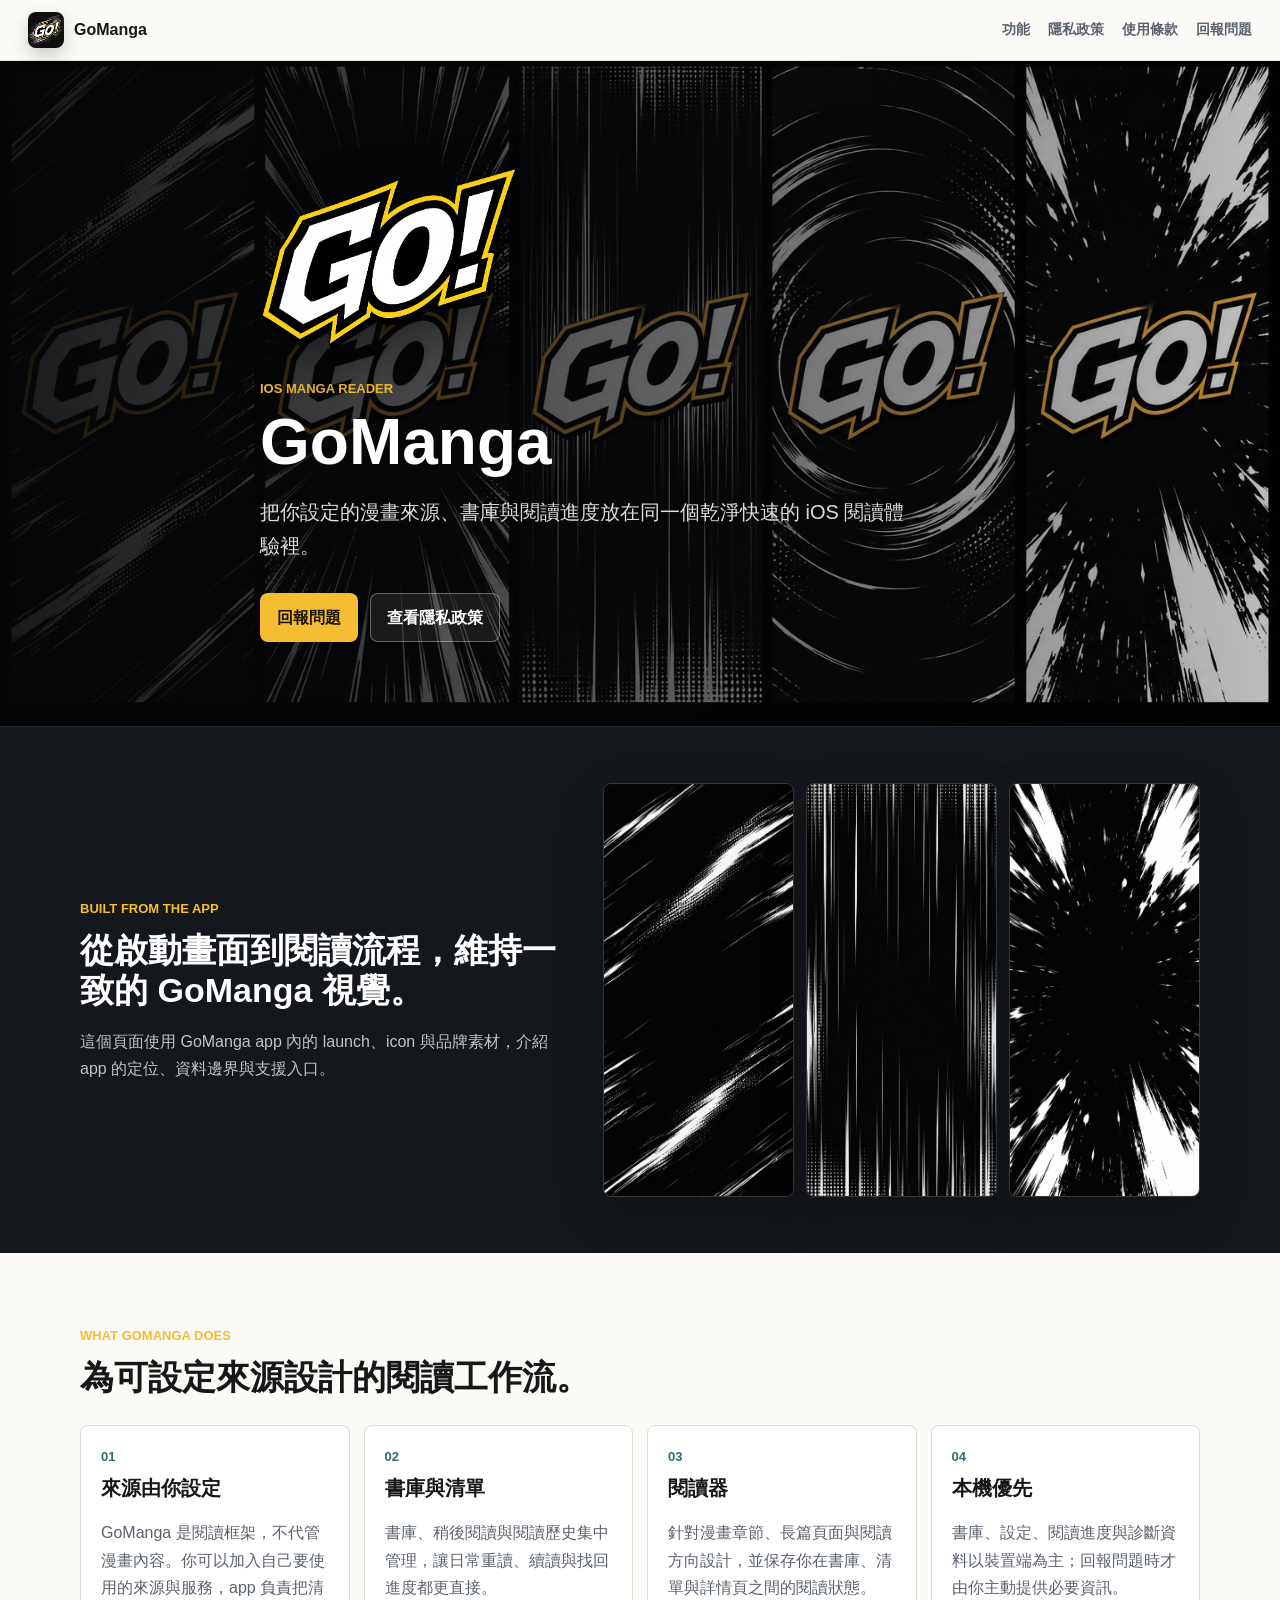
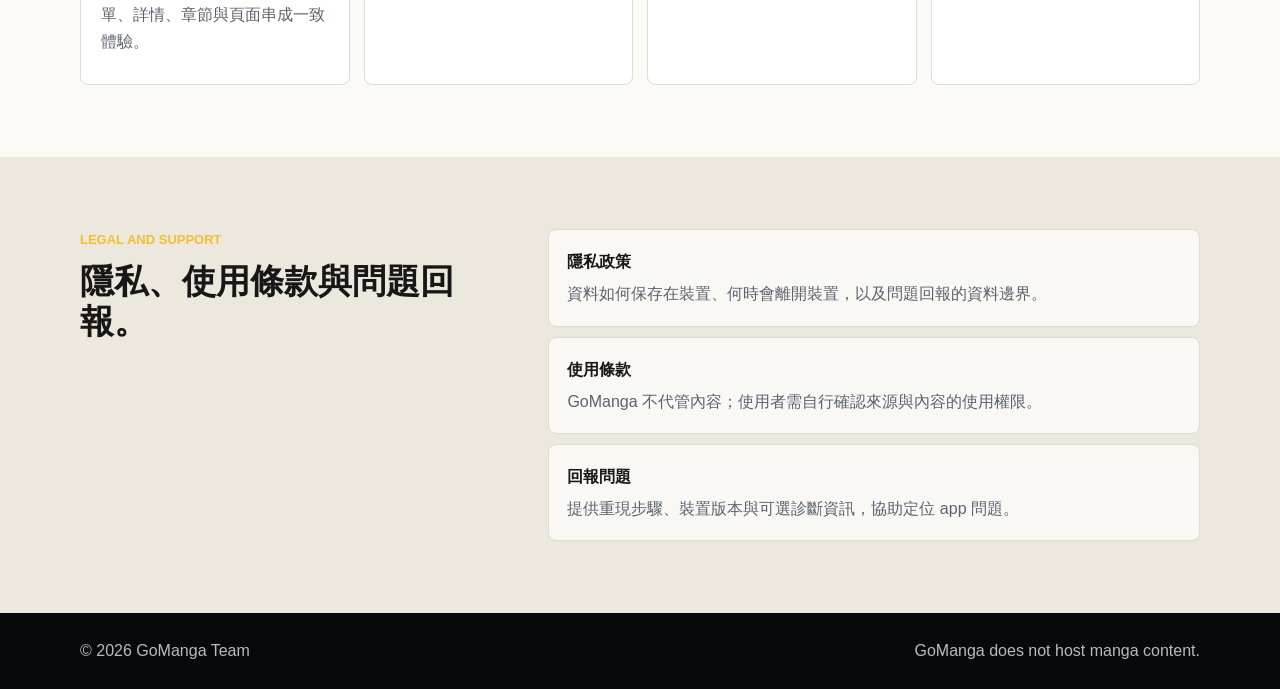
==== index.html @ fa5d6244 "Build GoManga website" ====
<!doctype html>
<html lang="zh-Hant">
<head>
  <meta charset="utf-8">
  <meta name="viewport" content="width=device-width, initial-scale=1">
  <title>GoManga | iOS 漫畫閱讀器</title>
  <meta name="description" content="GoManga 是一款 iOS 漫畫閱讀器，讓你設定自己的漫畫來源、整理書庫，並延續閱讀進度。">
  <meta property="og:title" content="GoManga">
  <meta property="og:description" content="為 iOS 打造的可設定漫畫閱讀器。">
  <meta property="og:image" content="assets/app-icon.png">
  <link rel="icon" href="assets/app-icon.png">
  <link rel="stylesheet" href="assets/styles.css">
</head>
<body>
  <header class="site-header">
    <a class="brand" href="index.html" aria-label="GoManga 首頁">
      <img src="assets/app-icon.png" alt="" width="36" height="36">
      <span>GoManga</span>
    </a>
    <nav class="nav-links" aria-label="主要導覽">
      <a href="#features">功能</a>
      <a href="privacy.html">隱私政策</a>
      <a href="terms.html">使用條款</a>
      <a href="/GoMangaApp/">回報問題</a>
    </nav>
  </header>

  <main>
    <section class="hero" aria-labelledby="hero-title">
      <div class="hero-copy">
        <img class="hero-logo" src="assets/launch-logo.png" alt="GoManga" width="320" height="227">
        <p class="eyebrow">iOS Manga Reader</p>
        <h1 id="hero-title">GoManga</h1>
        <p class="hero-lede">把你設定的漫畫來源、書庫與閱讀進度放在同一個乾淨快速的 iOS 閱讀體驗裡。</p>
        <div class="hero-actions" aria-label="主要操作">
          <a class="button primary" href="/GoMangaApp/">回報問題</a>
          <a class="button secondary" href="privacy.html">查看隱私政策</a>
        </div>
      </div>
    </section>

    <section class="intro-band" aria-label="App 預覽">
      <div class="shell preview-layout">
        <div>
          <p class="section-kicker">Built from the app</p>
          <h2>從啟動畫面到閱讀流程，維持一致的 GoManga 視覺。</h2>
          <p>這個頁面使用 GoManga app 內的 launch、icon 與品牌素材，介紹 app 的定位、資料邊界與支援入口。</p>
        </div>
        <div class="phone-strip" aria-label="GoManga launch previews">
          <img src="assets/launch-bg-1.png" alt="GoManga launch preview 1">
          <img src="assets/launch-bg-3.png" alt="GoManga launch preview 2">
          <img src="assets/launch-bg-5.png" alt="GoManga launch preview 3">
        </div>
      </div>
    </section>

    <section id="features" class="section" aria-labelledby="features-title">
      <div class="shell">
        <p class="section-kicker">What GoManga does</p>
        <h2 id="features-title">為可設定來源設計的閱讀工作流。</h2>
        <div class="feature-grid">
          <article class="feature-card">
            <span class="feature-number">01</span>
            <h3>來源由你設定</h3>
            <p>GoManga 是閱讀框架，不代管漫畫內容。你可以加入自己要使用的來源與服務，app 負責把清單、詳情、章節與頁面串成一致體驗。</p>
          </article>
          <article class="feature-card">
            <span class="feature-number">02</span>
            <h3>書庫與清單</h3>
            <p>書庫、稍後閱讀與閱讀歷史集中管理，讓日常重讀、續讀與找回進度都更直接。</p>
          </article>
          <article class="feature-card">
            <span class="feature-number">03</span>
            <h3>閱讀器</h3>
            <p>針對漫畫章節、長篇頁面與閱讀方向設計，並保存你在書庫、清單與詳情頁之間的閱讀狀態。</p>
          </article>
          <article class="feature-card">
            <span class="feature-number">04</span>
            <h3>本機優先</h3>
            <p>書庫、設定、閱讀進度與診斷資料以裝置端為主；回報問題時才由你主動提供必要資訊。</p>
          </article>
        </div>
      </div>
    </section>

    <section class="section split-band" aria-labelledby="legal-title">
      <div class="shell split-layout">
        <div>
          <p class="section-kicker">Legal and support</p>
          <h2 id="legal-title">隱私、使用條款與問題回報。</h2>
        </div>
        <div class="link-panel">
          <a href="privacy.html">
            <strong>隱私政策</strong>
            <span>資料如何保存在裝置、何時會離開裝置，以及問題回報的資料邊界。</span>
          </a>
          <a href="terms.html">
            <strong>使用條款</strong>
            <span>GoManga 不代管內容；使用者需自行確認來源與內容的使用權限。</span>
          </a>
          <a href="/GoMangaApp/">
            <strong>回報問題</strong>
            <span>提供重現步驟、裝置版本與可選診斷資訊，協助定位 app 問題。</span>
          </a>
        </div>
      </div>
    </section>
  </main>

  <footer class="site-footer">
    <div class="shell footer-layout">
      <span>© 2026 GoManga Team</span>
      <span>GoManga does not host manga content.</span>
    </div>
  </footer>
</body>
</html>
---- assets/styles.css ----
:root {
  color-scheme: light dark;
  --ink: #171717;
  --muted: #5c626d;
  --paper: #fbfaf7;
  --surface: #ffffff;
  --line: #dedbd2;
  --brand: #f4bd32;
  --brand-strong: #c89013;
  --accent: #2e6f73;
  --night: #08090b;
  --night-soft: #14171b;
  --night-line: #2a2f36;
  --radius: 8px;
  --shadow: 0 18px 48px rgba(0, 0, 0, 0.16);
  font-family: -apple-system, BlinkMacSystemFont, "Segoe UI", "Noto Sans TC", "PingFang TC", sans-serif;
}

* {
  box-sizing: border-box;
}

html {
  scroll-behavior: smooth;
}

body {
  margin: 0;
  background: var(--paper);
  color: var(--ink);
  font-size: 16px;
  line-height: 1.7;
}

a {
  color: inherit;
  text-decoration: none;
}

a:hover {
  text-decoration: underline;
  text-decoration-thickness: 2px;
  text-underline-offset: 4px;
}

.site-header {
  position: sticky;
  top: 0;
  z-index: 20;
  display: flex;
  align-items: center;
  justify-content: space-between;
  gap: 24px;
  padding: 12px 28px;
  background: rgba(251, 250, 247, 0.86);
  border-bottom: 1px solid rgba(222, 219, 210, 0.75);
  backdrop-filter: blur(18px);
}

.brand {
  display: inline-flex;
  align-items: center;
  gap: 10px;
  font-weight: 800;
}

.brand img {
  border-radius: 8px;
  box-shadow: 0 8px 18px rgba(0, 0, 0, 0.18);
}

.nav-links {
  display: flex;
  align-items: center;
  gap: 18px;
  color: var(--muted);
  font-size: 14px;
  font-weight: 650;
}

.nav-links a[aria-current="page"] {
  color: var(--ink);
}

.hero {
  min-height: 74svh;
  display: grid;
  align-items: center;
  padding: 86px 28px 64px;
  color: #fff;
  background:
    linear-gradient(90deg, rgba(5, 6, 8, 0.92), rgba(5, 6, 8, 0.62) 54%, rgba(5, 6, 8, 0.24)),
    url("demo.png") center / cover no-repeat,
    var(--night);
  border-bottom: 1px solid #252a31;
}

.hero-copy {
  max-width: 760px;
  margin: 0 auto;
  width: min(100%, 1160px);
}

.hero-logo {
  width: min(260px, 68vw);
  height: auto;
  display: block;
  margin-bottom: 26px;
  filter: drop-shadow(0 20px 28px rgba(0, 0, 0, 0.5));
}

.eyebrow,
.section-kicker {
  margin: 0 0 10px;
  color: var(--brand);
  font-size: 13px;
  font-weight: 850;
  text-transform: uppercase;
  letter-spacing: 0;
}

h1,
h2,
h3,
p {
  overflow-wrap: anywhere;
}

h1 {
  margin: 0;
  font-size: 64px;
  line-height: 1.02;
  letter-spacing: 0;
}

h2 {
  margin: 0 0 18px;
  font-size: 34px;
  line-height: 1.18;
  letter-spacing: 0;
}

h3 {
  margin: 0 0 10px;
  font-size: 20px;
  line-height: 1.25;
}

.hero-lede {
  max-width: 660px;
  margin: 20px 0 30px;
  color: rgba(255, 255, 255, 0.86);
  font-size: 20px;
}

.hero-actions {
  display: flex;
  flex-wrap: wrap;
  gap: 12px;
}

.button {
  display: inline-flex;
  align-items: center;
  justify-content: center;
  min-height: 44px;
  padding: 10px 16px;
  border: 1px solid transparent;
  border-radius: var(--radius);
  font-weight: 780;
  text-decoration: none;
}

.button:hover {
  text-decoration: none;
}

.button.primary {
  background: var(--brand);
  color: #1b1200;
}

.button.secondary {
  border-color: rgba(255, 255, 255, 0.34);
  color: #fff;
  background: rgba(255, 255, 255, 0.08);
}

.shell {
  width: min(1120px, calc(100% - 40px));
  margin: 0 auto;
}

.intro-band {
  padding: 56px 0;
  background: var(--night-soft);
  color: #fff;
}

.preview-layout {
  display: grid;
  grid-template-columns: 0.9fr 1.1fr;
  align-items: center;
  gap: 34px;
}

.preview-layout p:not(.section-kicker) {
  color: rgba(255, 255, 255, 0.74);
  margin: 0;
}

.phone-strip {
  display: grid;
  grid-template-columns: repeat(3, 1fr);
  gap: 12px;
}

.phone-strip img {
  width: 100%;
  aspect-ratio: 9 / 19.5;
  object-fit: cover;
  border-radius: var(--radius);
  border: 1px solid rgba(255, 255, 255, 0.14);
  box-shadow: var(--shadow);
}

.section {
  padding: 72px 0;
}

.feature-grid {
  display: grid;
  grid-template-columns: repeat(4, 1fr);
  gap: 14px;
  margin-top: 28px;
}

.feature-card {
  min-height: 260px;
  display: flex;
  flex-direction: column;
  gap: 8px;
  padding: 20px;
  background: var(--surface);
  border: 1px solid var(--line);
  border-radius: var(--radius);
}

.feature-number {
  color: var(--accent);
  font-size: 13px;
  font-weight: 850;
}

.feature-card p {
  margin: 0;
  color: var(--muted);
}

.split-band {
  background: #ece8dd;
}

.split-layout {
  display: grid;
  grid-template-columns: 0.8fr 1.2fr;
  gap: 34px;
}

.link-panel {
  display: grid;
  gap: 10px;
}

.link-panel a {
  display: grid;
  gap: 5px;
  padding: 18px;
  background: rgba(255, 255, 255, 0.7);
  border: 1px solid var(--line);
  border-radius: var(--radius);
}

.link-panel span {
  color: var(--muted);
}

.site-footer {
  padding: 24px 0;
  color: rgba(255, 255, 255, 0.72);
  background: var(--night);
}

.footer-layout {
  display: flex;
  align-items: center;
  justify-content: space-between;
  gap: 16px;
  flex-wrap: wrap;
}

.document-page {
  background:
    linear-gradient(180deg, #f8f5ec, #ffffff 420px);
}

.document-shell {
  width: min(820px, calc(100% - 40px));
  margin: 0 auto;
  padding: 72px 0 90px;
}

.document-shell h1 {
  color: var(--ink);
  font-size: 44px;
}

.document-shell h2 {
  margin-top: 42px;
  font-size: 24px;
}

.document-shell p,
.document-shell li {
  color: #333941;
}

.document-shell a {
  color: #225f64;
  font-weight: 700;
}

.updated {
  margin: 8px 0 34px;
  color: var(--muted);
}

.document-shell ul {
  padding-left: 22px;
}

.center-document {
  min-height: 100svh;
  display: grid;
  align-content: center;
  justify-items: start;
}

.not-found-icon {
  border-radius: 24px;
  box-shadow: var(--shadow);
  margin-bottom: 24px;
}

@media (prefers-color-scheme: dark) {
  body,
  .document-page {
    background: #0d0f12;
    color: #f4f1e8;
  }

  .site-header {
    background: rgba(13, 15, 18, 0.86);
    border-bottom-color: var(--night-line);
  }

  .nav-links a[aria-current="page"],
  .document-shell h1 {
    color: #fff;
  }

  .feature-card,
  .link-panel a {
    background: #15191e;
    border-color: var(--night-line);
  }

  .split-band {
    background: #111419;
  }

  .document-shell p,
  .document-shell li,
  .feature-card p,
  .link-panel span {
    color: #c9ced6;
  }
}

@media (max-width: 900px) {
  .site-header {
    position: static;
    align-items: flex-start;
    flex-direction: column;
  }

  .nav-links {
    width: 100%;
    overflow-x: auto;
    padding-bottom: 4px;
  }

  h1 {
    font-size: 46px;
  }

  h2 {
    font-size: 28px;
  }

  .preview-layout,
  .split-layout {
    grid-template-columns: 1fr;
  }

  .feature-grid {
    grid-template-columns: repeat(2, 1fr);
  }
}

@media (max-width: 560px) {
  .hero {
    min-height: 70svh;
    padding-top: 54px;
  }

  .hero-lede {
    font-size: 18px;
  }

  .feature-grid,
  .phone-strip {
    grid-template-columns: 1fr;
  }

  .feature-card {
    min-height: auto;
  }

  .document-shell h1 {
    font-size: 34px;
  }
}
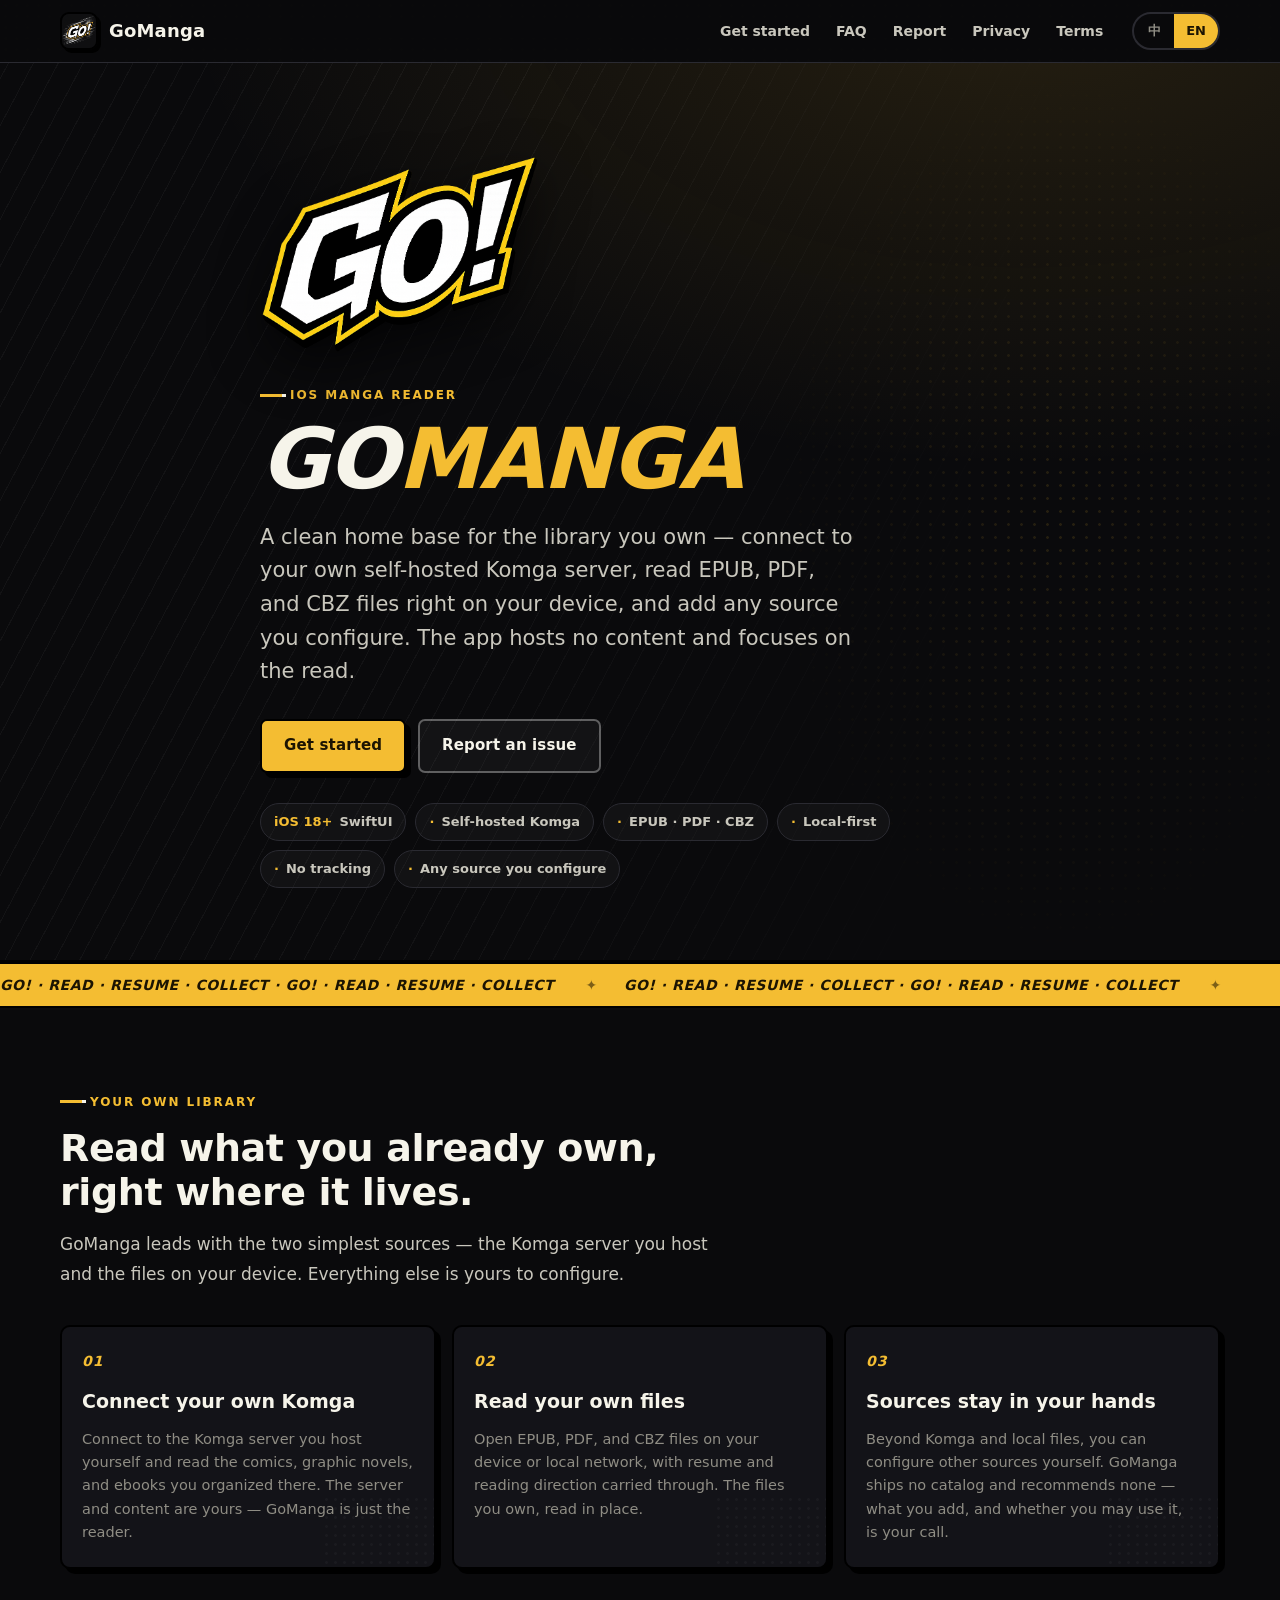
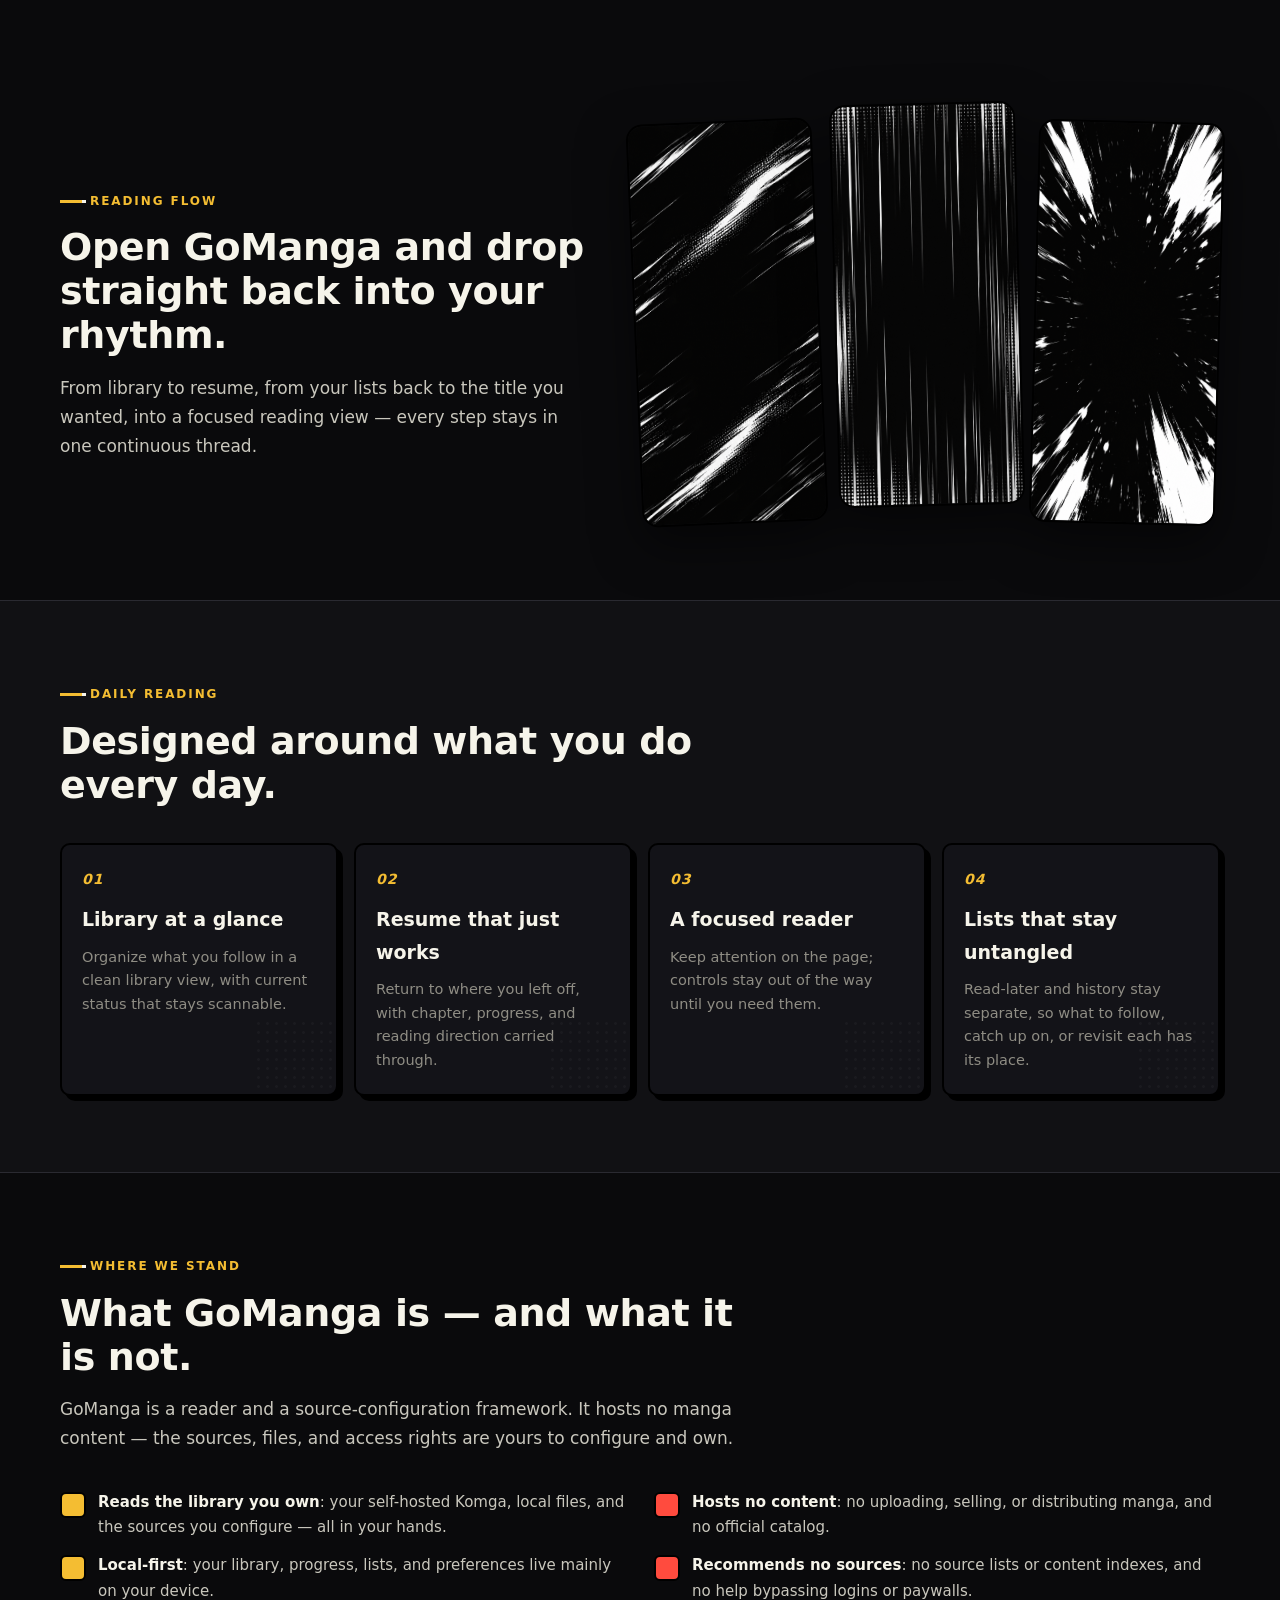
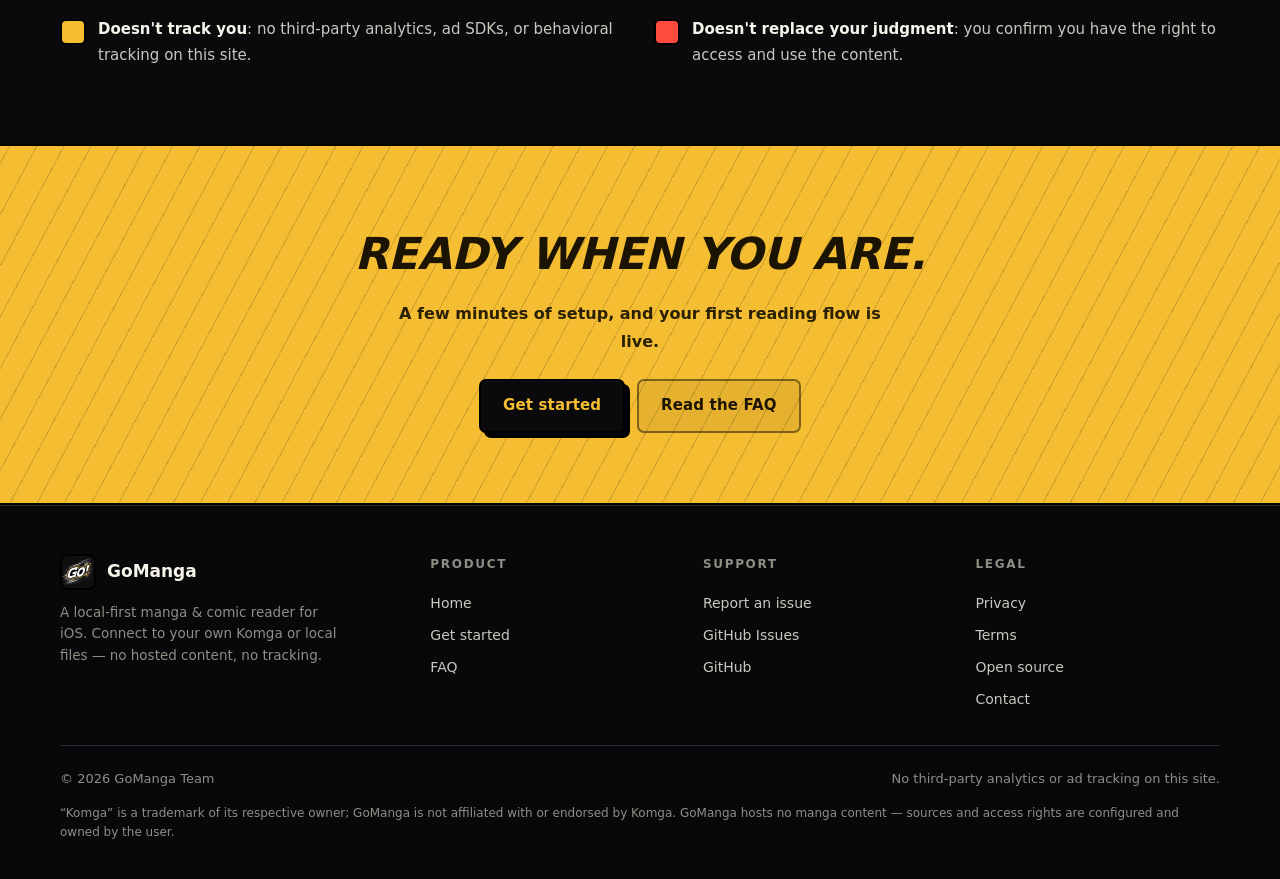
==== commit 6841a950: "Redesign site: manga GO! theme, bilingual, Komga-forward - New dark comic-energy design system (styl" ====
--- a/index.html
+++ b/index.html
@@ -1,117 +1,239 @@
 <!doctype html>
-<html lang="zh-Hant">
+<html lang="zh-Hant"
+  data-title-zh="GoManga | iOS 漫畫閱讀器"
+  data-title-en="GoManga | iOS Manga Reader"
+  data-desc-zh="GoManga 是為 iOS 打造的本機優先漫畫／漫畫閱讀器。連上你自架的 Komga 伺服器，或直接讀本機的 EPUB、PDF、CBZ，來源由你掌握，App 不代管內容、不追蹤你。"
+  data-desc-en="GoManga is a local-first manga & comic reader for iOS. Connect to your own self-hosted Komga server or read local EPUB, PDF, and CBZ files — you stay in control, the app hosts no content and doesn't track you.">
 <head>
   <meta charset="utf-8">
   <meta name="viewport" content="width=device-width, initial-scale=1">
   <title>GoManga | iOS 漫畫閱讀器</title>
-  <meta name="description" content="GoManga 是一款 iOS 漫畫閱讀器，讓你設定自己的漫畫來源、整理書庫，並延續閱讀進度。">
+  <meta name="description" content="GoManga 是為 iOS 打造的本機優先漫畫／漫畫閱讀器。連上你自架的 Komga 伺服器，或直接讀本機的 EPUB、PDF、CBZ，來源由你掌握，App 不代管內容、不追蹤你。">
   <meta property="og:title" content="GoManga">
-  <meta property="og:description" content="為 iOS 打造的可設定漫畫閱讀器。">
-  <meta property="og:image" content="assets/app-icon.png">
+  <meta property="og:description" content="連上你自架的 Komga，或讀本機 EPUB／PDF／CBZ。本機優先、不追蹤，來源由你掌握。">
+  <meta property="og:type" content="website">
+  <meta property="og:image" content="assets/social-go.png">
+  <meta name="theme-color" content="#0a0a0c">
   <link rel="icon" href="assets/app-icon.png">
   <link rel="stylesheet" href="assets/styles.css">
 </head>
 <body>
   <header class="site-header">
-    <a class="brand" href="index.html" aria-label="GoManga 首頁">
-      <img src="assets/app-icon.png" alt="" width="36" height="36">
-      <span>GoManga</span>
-    </a>
-    <nav class="nav-links" aria-label="主要導覽">
-      <a href="#features">功能</a>
-      <a href="privacy.html">隱私政策</a>
-      <a href="terms.html">使用條款</a>
-      <a href="/GoMangaApp/">回報問題</a>
-    </nav>
+    <div class="wrap header-inner">
+      <a class="brand" href="index.html" aria-label="GoManga">
+        <img src="assets/app-icon.png" alt="" width="38" height="38">
+        <span>GoManga</span>
+      </a>
+      <nav class="nav" aria-label="Primary">
+        <a href="getting-started.html"><span data-t="zh">上手</span><span data-t="en">Get started</span></a>
+        <a href="faq.html">FAQ</a>
+        <a href="support.html"><span data-t="zh">回報問題</span><span data-t="en">Report</span></a>
+        <a href="privacy.html"><span data-t="zh">隱私</span><span data-t="en">Privacy</span></a>
+        <a href="terms.html"><span data-t="zh">條款</span><span data-t="en">Terms</span></a>
+      </nav>
+      <div class="lang-toggle" role="group" aria-label="Language / 語言">
+        <button type="button" data-lang-btn="zh" aria-pressed="true">中</button>
+        <button type="button" data-lang-btn="en" aria-pressed="false">EN</button>
+      </div>
+    </div>
   </header>
 
   <main>
-    <section class="hero" aria-labelledby="hero-title">
-      <div class="hero-copy">
+    <section class="hero">
+      <div class="hero-speed" aria-hidden="true"></div>
+      <div class="hero-halftone" aria-hidden="true"></div>
+      <div class="wrap hero-inner">
         <img class="hero-logo" src="assets/launch-logo.png" alt="GoManga" width="320" height="227">
-        <p class="eyebrow">iOS Manga Reader</p>
-        <h1 id="hero-title">GoManga</h1>
-        <p class="hero-lede">把你設定的漫畫來源、書庫與閱讀進度放在同一個乾淨快速的 iOS 閱讀體驗裡。</p>
-        <div class="hero-actions" aria-label="主要操作">
-          <a class="button primary" href="/GoMangaApp/">回報問題</a>
-          <a class="button secondary" href="privacy.html">查看隱私政策</a>
-        </div>
-      </div>
-    </section>
-
-    <section class="intro-band" aria-label="App 預覽">
-      <div class="shell preview-layout">
+        <p class="kicker"><span data-t="zh">iOS 漫畫閱讀器</span><span data-t="en">iOS Manga Reader</span></p>
+        <h1>Go<span class="accent">Manga</span></h1>
+        <p class="hero-lede">
+          <span data-t="zh">把你自己的書庫整理成一個乾淨俐落的閱讀主場——連上你自架的 Komga 伺服器，或直接讀裝置上的 EPUB、PDF、CBZ，以及你自行設定的任何來源。App 不代管內容，專心把閱讀體驗做好。</span>
+          <span data-t="en">A clean home base for the library you own — connect to your own self-hosted Komga server, read EPUB, PDF, and CBZ files right on your device, and add any source you configure. The app hosts no content and focuses on the read.</span>
+        </p>
+        <div class="hero-actions">
+          <a class="btn btn--primary" href="getting-started.html"><span data-t="zh">開始使用</span><span data-t="en">Get started</span></a>
+          <a class="btn btn--ghost" href="support.html"><span data-t="zh">回報問題</span><span data-t="en">Report an issue</span></a>
+        </div>
+        <div class="hero-badges">
+          <span class="badge"><b>iOS 18+</b> SwiftUI</span>
+          <span class="badge"><b>·</b> <span data-t="zh">自架 Komga</span><span data-t="en">Self-hosted Komga</span></span>
+          <span class="badge"><b>·</b> EPUB · PDF · CBZ</span>
+          <span class="badge"><b>·</b> <span data-t="zh">本機優先</span><span data-t="en">Local-first</span></span>
+          <span class="badge"><b>·</b> <span data-t="zh">不追蹤</span><span data-t="en">No tracking</span></span>
+          <span class="badge"><b>·</b> <span data-t="zh">來源自管</span><span data-t="en">Any source you configure</span></span>
+        </div>
+      </div>
+    </section>
+
+    <div class="ticker" aria-hidden="true">
+      <div class="ticker-track">
+        <span>GO! · READ · RESUME · COLLECT · GO! · READ · RESUME · COLLECT&nbsp;</span>
+        <span>GO! · READ · RESUME · COLLECT · GO! · READ · RESUME · COLLECT&nbsp;</span>
+      </div>
+    </div>
+
+    <section class="section">
+      <div class="wrap">
+        <div class="section-head">
+          <p class="kicker"><span data-t="zh">你自己的書庫</span><span data-t="en">Your own library</span></p>
+          <h2 class="section-title">
+            <span data-t="zh">你已經擁有的內容，原地就能讀。</span>
+            <span data-t="en">Read what you already own, right where it lives.</span>
+          </h2>
+          <p class="lead">
+            <span data-t="zh">GoManga 主打兩種最單純的閱讀來源——你自架的 Komga 伺服器，與你裝置上的檔案。其餘來源由你自行設定。</span>
+            <span data-t="en">GoManga leads with the two simplest sources — the Komga server you host and the files on your device. Everything else is yours to configure.</span>
+          </p>
+        </div>
+        <div class="panels cols-3">
+          <article class="panel">
+            <span class="panel-num">01</span>
+            <h3><span data-t="zh">連上你自架的 Komga</span><span data-t="en">Connect your own Komga</span></h3>
+            <p><span data-t="zh">連到你自己架設的 Komga 伺服器，直接閱讀你整理在上面的漫畫、圖像小說與電子書。伺服器與內容都是你的，GoManga 只是讀取端。</span><span data-t="en">Connect to the Komga server you host yourself and read the comics, graphic novels, and ebooks you organized there. The server and content are yours — GoManga is just the reader.</span></p>
+          </article>
+          <article class="panel">
+            <span class="panel-num">02</span>
+            <h3><span data-t="zh">讀你自己的檔案</span><span data-t="en">Read your own files</span></h3>
+            <p><span data-t="zh">直接開啟裝置或本機網路上的 EPUB、PDF 與 CBZ，續讀進度與閱讀方向都接得上同一個脈絡。你擁有的檔案，原地就能讀。</span><span data-t="en">Open EPUB, PDF, and CBZ files on your device or local network, with resume and reading direction carried through. The files you own, read in place.</span></p>
+          </article>
+          <article class="panel">
+            <span class="panel-num">03</span>
+            <h3><span data-t="zh">來源由你掌握</span><span data-t="en">Sources stay in your hands</span></h3>
+            <p><span data-t="zh">除了 Komga 與本機檔案，你也可以自行設定其他來源。GoManga 不附目錄、不推薦來源——加入哪些、是否有權使用，都由你決定。</span><span data-t="en">Beyond Komga and local files, you can configure other sources yourself. GoManga ships no catalog and recommends none — what you add, and whether you may use it, is your call.</span></p>
+          </article>
+        </div>
+      </div>
+    </section>
+
+    <section class="section">
+      <div class="wrap split">
         <div>
-          <p class="section-kicker">Built from the app</p>
-          <h2>從啟動畫面到閱讀流程，維持一致的 GoManga 視覺。</h2>
-          <p>這個頁面使用 GoManga app 內的 launch、icon 與品牌素材，介紹 app 的定位、資料邊界與支援入口。</p>
-        </div>
-        <div class="phone-strip" aria-label="GoManga launch previews">
-          <img src="assets/launch-bg-1.png" alt="GoManga launch preview 1">
-          <img src="assets/launch-bg-3.png" alt="GoManga launch preview 2">
-          <img src="assets/launch-bg-5.png" alt="GoManga launch preview 3">
-        </div>
-      </div>
-    </section>
-
-    <section id="features" class="section" aria-labelledby="features-title">
-      <div class="shell">
-        <p class="section-kicker">What GoManga does</p>
-        <h2 id="features-title">為可設定來源設計的閱讀工作流。</h2>
-        <div class="feature-grid">
-          <article class="feature-card">
-            <span class="feature-number">01</span>
-            <h3>來源由你設定</h3>
-            <p>GoManga 是閱讀框架，不代管漫畫內容。你可以加入自己要使用的來源與服務，app 負責把清單、詳情、章節與頁面串成一致體驗。</p>
-          </article>
-          <article class="feature-card">
-            <span class="feature-number">02</span>
-            <h3>書庫與清單</h3>
-            <p>書庫、稍後閱讀與閱讀歷史集中管理，讓日常重讀、續讀與找回進度都更直接。</p>
-          </article>
-          <article class="feature-card">
-            <span class="feature-number">03</span>
-            <h3>閱讀器</h3>
-            <p>針對漫畫章節、長篇頁面與閱讀方向設計，並保存你在書庫、清單與詳情頁之間的閱讀狀態。</p>
-          </article>
-          <article class="feature-card">
-            <span class="feature-number">04</span>
-            <h3>本機優先</h3>
-            <p>書庫、設定、閱讀進度與診斷資料以裝置端為主；回報問題時才由你主動提供必要資訊。</p>
-          </article>
-        </div>
-      </div>
-    </section>
-
-    <section class="section split-band" aria-labelledby="legal-title">
-      <div class="shell split-layout">
+          <p class="kicker"><span data-t="zh">閱讀節奏</span><span data-t="en">Reading flow</span></p>
+          <h2 class="section-title">
+            <span data-t="zh">打開 GoManga，就回到你的閱讀節奏。</span>
+            <span data-t="en">Open GoManga and drop straight back into your rhythm.</span>
+          </h2>
+          <p class="lead">
+            <span data-t="zh">從書庫回到續讀，從清單找回想看的作品，再進入專注的閱讀畫面——每一步都接得上同一個脈絡。</span>
+            <span data-t="en">From library to resume, from your lists back to the title you wanted, into a focused reading view — every step stays in one continuous thread.</span>
+          </p>
+        </div>
+        <div class="phone-strip" aria-label="GoManga launch art">
+          <img class="phone" src="assets/launch-bg-1.png" alt="GoManga launch artwork" loading="lazy">
+          <img class="phone" src="assets/launch-bg-3.png" alt="GoManga launch artwork" loading="lazy">
+          <img class="phone" src="assets/launch-bg-5.png" alt="GoManga launch artwork" loading="lazy">
+        </div>
+      </div>
+    </section>
+
+    <section class="section section--alt">
+      <div class="wrap">
+        <div class="section-head">
+          <p class="kicker"><span data-t="zh">每天會用的流程</span><span data-t="en">Daily reading</span></p>
+          <h2 class="section-title">
+            <span data-t="zh">為每天會用的閱讀流程設計。</span>
+            <span data-t="en">Designed around what you do every day.</span>
+          </h2>
+        </div>
+        <div class="panels">
+          <article class="panel">
+            <span class="panel-num">01</span>
+            <h3><span data-t="zh">收藏一眼掌握</span><span data-t="en">Library at a glance</span></h3>
+            <p><span data-t="zh">用清楚的書庫視圖整理想追的作品，讓目前的閱讀狀態保持可掃描。</span><span data-t="en">Organize what you follow in a clean library view, with current status that stays scannable.</span></p>
+          </article>
+          <article class="panel">
+            <span class="panel-num">02</span>
+            <h3><span data-t="zh">續讀自然銜接</span><span data-t="en">Resume that just works</span></h3>
+            <p><span data-t="zh">回到上次停下的位置，讓章節、進度與閱讀方向延續同一個脈絡。</span><span data-t="en">Return to where you left off, with chapter, progress, and reading direction carried through.</span></p>
+          </article>
+          <article class="panel">
+            <span class="panel-num">03</span>
+            <h3><span data-t="zh">閱讀畫面專注</span><span data-t="en">A focused reader</span></h3>
+            <p><span data-t="zh">把注意力留給畫面本身，減少干擾，保留需要時才出現的操作。</span><span data-t="en">Keep attention on the page; controls stay out of the way until you need them.</span></p>
+          </article>
+          <article class="panel">
+            <span class="panel-num">04</span>
+            <h3><span data-t="zh">清單不打結</span><span data-t="en">Lists that stay untangled</span></h3>
+            <p><span data-t="zh">稍後閱讀與閱讀歷史分開整理，想追、想補、想回看的內容各就各位。</span><span data-t="en">Read-later and history stay separate, so what to follow, catch up on, or revisit each has its place.</span></p>
+          </article>
+        </div>
+      </div>
+    </section>
+
+    <section class="section">
+      <div class="wrap">
+        <div class="section-head">
+          <p class="kicker"><span data-t="zh">定位很清楚</span><span data-t="en">Where we stand</span></p>
+          <h2 class="section-title">
+            <span data-t="zh">GoManga 是什麼——以及不是什麼。</span>
+            <span data-t="en">What GoManga is — and what it is not.</span>
+          </h2>
+          <p class="lead">
+            <span data-t="zh">GoManga 是閱讀器與來源設定框架，不代管漫畫內容。來源、檔案與存取權限都由你自行設定與負責。</span>
+            <span data-t="en">GoManga is a reader and a source-configuration framework. It hosts no manga content — the sources, files, and access rights are yours to configure and own.</span>
+          </p>
+        </div>
+        <ul class="pledge">
+          <li><span data-t="zh"><b>讀你擁有的書庫</b>：你自架的 Komga、本機檔案，以及你自行設定的來源——全部由你掌握。</span><span data-t="en"><b>Reads the library you own</b>: your self-hosted Komga, local files, and the sources you configure — all in your hands.</span></li>
+          <li class="is-no"><span data-t="zh"><b>不代管內容</b>：不上傳、不販售、不散佈漫畫，也沒有官方內容目錄。</span><span data-t="en"><b>Hosts no content</b>: no uploading, selling, or distributing manga, and no official catalog.</span></li>
+          <li><span data-t="zh"><b>本機優先</b>：書庫、進度、清單與偏好主要保存在你的裝置上。</span><span data-t="en"><b>Local-first</b>: your library, progress, lists, and preferences live mainly on your device.</span></li>
+          <li class="is-no"><span data-t="zh"><b>不推薦來源</b>：不提供來源清單或內容索引，也不協助繞過登入或付費。</span><span data-t="en"><b>Recommends no sources</b>: no source lists or content indexes, and no help bypassing logins or paywalls.</span></li>
+          <li><span data-t="zh"><b>不追蹤你</b>：本網站不加入第三方分析、廣告 SDK 或行為追蹤。</span><span data-t="en"><b>Doesn't track you</b>: no third-party analytics, ad SDKs, or behavioral tracking on this site.</span></li>
+          <li class="is-no"><span data-t="zh"><b>不取代你的判斷</b>：你需確認自己有權存取與使用相關內容。</span><span data-t="en"><b>Doesn't replace your judgment</b>: you confirm you have the right to access and use the content.</span></li>
+        </ul>
+      </div>
+    </section>
+  </main>
+
+  <section class="cta">
+    <div class="wrap">
+      <h2><span data-t="zh">準備好了，就開始。</span><span data-t="en">Ready when you are.</span></h2>
+      <p><span data-t="zh">幾分鐘完成基本設定，建立你的第一個閱讀流程。</span><span data-t="en">A few minutes of setup, and your first reading flow is live.</span></p>
+      <div class="hero-actions" style="justify-content:center">
+        <a class="btn btn--primary" href="getting-started.html"><span data-t="zh">開始使用</span><span data-t="en">Get started</span></a>
+        <a class="btn btn--ghost" href="faq.html"><span data-t="zh">先看常見問題</span><span data-t="en">Read the FAQ</span></a>
+      </div>
+    </div>
+  </section>
+
+  <footer class="site-footer">
+    <div class="wrap">
+      <div class="footer-grid">
         <div>
-          <p class="section-kicker">Legal and support</p>
-          <h2 id="legal-title">隱私、使用條款與問題回報。</h2>
-        </div>
-        <div class="link-panel">
-          <a href="privacy.html">
-            <strong>隱私政策</strong>
-            <span>資料如何保存在裝置、何時會離開裝置，以及問題回報的資料邊界。</span>
-          </a>
-          <a href="terms.html">
-            <strong>使用條款</strong>
-            <span>GoManga 不代管內容；使用者需自行確認來源與內容的使用權限。</span>
-          </a>
-          <a href="/GoMangaApp/">
-            <strong>回報問題</strong>
-            <span>提供重現步驟、裝置版本與可選診斷資訊，協助定位 app 問題。</span>
-          </a>
-        </div>
-      </div>
-    </section>
-  </main>
-
-  <footer class="site-footer">
-    <div class="shell footer-layout">
-      <span>© 2026 GoManga Team</span>
-      <span>GoManga does not host manga content.</span>
+          <div class="footer-brand"><img src="assets/app-icon.png" alt="" width="36" height="36"><span>GoManga</span></div>
+          <p class="footer-blurb"><span data-t="zh">為 iOS 打造的本機優先漫畫／漫畫閱讀器。連上你自架的 Komga 或本機檔案，不代管內容、不追蹤。</span><span data-t="en">A local-first manga &amp; comic reader for iOS. Connect to your own Komga or local files — no hosted content, no tracking.</span></p>
+        </div>
+        <div class="footer-col">
+          <h4><span data-t="zh">產品</span><span data-t="en">Product</span></h4>
+          <a href="index.html"><span data-t="zh">首頁</span><span data-t="en">Home</span></a>
+          <a href="getting-started.html"><span data-t="zh">上手指南</span><span data-t="en">Get started</span></a>
+          <a href="faq.html">FAQ</a>
+        </div>
+        <div class="footer-col">
+          <h4><span data-t="zh">支援</span><span data-t="en">Support</span></h4>
+          <a href="support.html"><span data-t="zh">回報問題</span><span data-t="en">Report an issue</span></a>
+          <a href="https://github.com/go-manga/GoMangaApp/issues" rel="noopener">GitHub Issues</a>
+          <a href="https://github.com/go-manga" rel="noopener">GitHub</a>
+        </div>
+        <div class="footer-col">
+          <h4><span data-t="zh">法律</span><span data-t="en">Legal</span></h4>
+          <a href="privacy.html"><span data-t="zh">隱私權政策</span><span data-t="en">Privacy</span></a>
+          <a href="terms.html"><span data-t="zh">使用條款</span><span data-t="en">Terms</span></a>
+          <a href="oss.html"><span data-t="zh">開放原始碼</span><span data-t="en">Open source</span></a>
+          <a href="mailto:gomanga.support@gmail.com"><span data-t="zh">聯絡我們</span><span data-t="en">Contact</span></a>
+        </div>
+      </div>
+      <div class="footer-bottom">
+        <span>© 2026 GoManga Team</span>
+        <span><span data-t="zh">本網站不含第三方分析或廣告追蹤。</span><span data-t="en">No third-party analytics or ad tracking on this site.</span></span>
+      </div>
+      <p style="margin:14px 0 0;color:var(--ink-dim);font-size:12px;line-height:1.6">
+        <span data-t="zh">「Komga」為其各自所有者之商標；GoManga 與 Komga 並無從屬或背書關係。GoManga 不代管漫畫內容，來源與存取權限由使用者自行設定與負責。</span>
+        <span data-t="en">“Komga” is a trademark of its respective owner; GoManga is not affiliated with or endorsed by Komga. GoManga hosts no manga content — sources and access rights are configured and owned by the user.</span>
+      </p>
     </div>
   </footer>
+
+  <script src="assets/lang.js"></script>
 </body>
 </html>
--- a/assets/styles.css
+++ b/assets/styles.css
@@ -1,443 +1,711 @@
+/* ============================================================
+   GoManga — manga "GO!" design system
+   Dark-first comic energy: ink black, paper white, gold accent,
+   halftone + speed-lines, hard comic shadows.
+   Bilingual: language switch keys off <html lang>; CSS hides the
+   non-active language so the site degrades gracefully without JS.
+   ============================================================ */
+
 :root {
-  color-scheme: light dark;
-  --ink: #171717;
-  --muted: #5c626d;
-  --paper: #fbfaf7;
-  --surface: #ffffff;
-  --line: #dedbd2;
-  --brand: #f4bd32;
-  --brand-strong: #c89013;
-  --accent: #2e6f73;
-  --night: #08090b;
-  --night-soft: #14171b;
-  --night-line: #2a2f36;
-  --radius: 8px;
-  --shadow: 0 18px 48px rgba(0, 0, 0, 0.16);
-  font-family: -apple-system, BlinkMacSystemFont, "Segoe UI", "Noto Sans TC", "PingFang TC", sans-serif;
-}
-
-* {
-  box-sizing: border-box;
-}
-
-html {
-  scroll-behavior: smooth;
+  --bg: #0a0a0c;
+  --bg-2: #111114;
+  --bg-3: #17171c;
+  --panel: #131318;
+  --ink: #f6f4ea;
+  --ink-soft: #c9c7bd;
+  --ink-dim: #8f8d84;
+  --line: #2a2a31;
+  --line-soft: #20202a;
+  --gold: #f4bd32;
+  --gold-bright: #ffd24a;
+  --gold-deep: #c98f12;
+  --gold-ink: #1c1402;
+  --red: #ff4b3e;
+  --teal: #3fb6a8;
+
+  --maxw: 1160px;
+  --radius: 10px;
+  --radius-sm: 7px;
+  --shadow-hard: 5px 5px 0 #000;
+  --shadow-hard-sm: 3px 3px 0 #000;
+  --shadow-soft: 0 18px 48px rgba(0, 0, 0, 0.5);
+
+  --ease: cubic-bezier(0.2, 0.7, 0.2, 1);
+
+  --halftone: radial-gradient(rgba(255, 255, 255, 0.05) 1px, transparent 1.7px);
+  --halftone-gold: radial-gradient(rgba(244, 189, 50, 0.16) 1px, transparent 1.7px);
+
+  color-scheme: dark;
+  font-family: -apple-system, BlinkMacSystemFont, "Segoe UI", "Noto Sans TC",
+    "PingFang TC", "Hiragino Sans", system-ui, sans-serif;
+}
+
+* { box-sizing: border-box; }
+
+html { scroll-behavior: smooth; -webkit-text-size-adjust: 100%; }
+
+@media (prefers-reduced-motion: reduce) {
+  html { scroll-behavior: auto; }
+  * { animation-duration: 0.001ms !important; animation-iteration-count: 1 !important; transition-duration: 0.001ms !important; }
 }
 
 body {
   margin: 0;
-  background: var(--paper);
+  background: var(--bg);
   color: var(--ink);
   font-size: 16px;
-  line-height: 1.7;
-}
-
-a {
-  color: inherit;
-  text-decoration: none;
-}
-
-a:hover {
-  text-decoration: underline;
-  text-decoration-thickness: 2px;
-  text-underline-offset: 4px;
-}
-
+  line-height: 1.72;
+  -webkit-font-smoothing: antialiased;
+  text-rendering: optimizeLegibility;
+  overflow-x: hidden;
+}
+
+/* page-wide subtle halftone wash */
+body::before {
+  content: "";
+  position: fixed;
+  inset: 0;
+  background-image: var(--halftone);
+  background-size: 11px 11px;
+  opacity: 0.5;
+  pointer-events: none;
+  z-index: 0;
+}
+body > * { position: relative; z-index: 1; }
+
+a { color: inherit; text-decoration: none; }
+a:focus-visible,
+button:focus-visible,
+input:focus-visible,
+select:focus-visible,
+textarea:focus-visible,
+[tabindex]:focus-visible {
+  outline: 3px solid var(--gold);
+  outline-offset: 2px;
+  border-radius: 4px;
+}
+
+img { max-width: 100%; display: block; }
+
+/* ---------- bilingual switch ---------- */
+html[lang="en"] [data-t="zh"] { display: none !important; }
+html[lang="zh-Hant"] [data-t="en"] { display: none !important; }
+
+/* ---------- layout primitives ---------- */
+.wrap { width: min(var(--maxw), calc(100% - 40px)); margin-inline: auto; }
+
+.kicker {
+  margin: 0 0 14px;
+  display: inline-flex;
+  align-items: center;
+  gap: 8px;
+  color: var(--gold);
+  font-size: 12px;
+  font-weight: 850;
+  letter-spacing: 0.16em;
+  text-transform: uppercase;
+}
+.kicker::before {
+  content: "";
+  width: 22px;
+  height: 3px;
+  background: var(--gold);
+  box-shadow: 4px 0 0 var(--ink);
+}
+
+h1, h2, h3 { overflow-wrap: anywhere; }
+
+.display {
+  font-style: italic;
+  font-weight: 900;
+  letter-spacing: -0.01em;
+  line-height: 0.98;
+  text-transform: uppercase;
+}
+
+/* ---------- buttons ---------- */
+.btn {
+  display: inline-flex;
+  align-items: center;
+  justify-content: center;
+  gap: 8px;
+  min-height: 48px;
+  padding: 12px 22px;
+  border: 2px solid #000;
+  border-radius: var(--radius-sm);
+  font-weight: 820;
+  font-size: 15px;
+  letter-spacing: 0.01em;
+  cursor: pointer;
+  transition: transform 0.12s var(--ease), box-shadow 0.12s var(--ease), background 0.15s var(--ease);
+  will-change: transform;
+}
+.btn--primary {
+  background: var(--gold);
+  color: var(--gold-ink);
+  box-shadow: var(--shadow-hard);
+}
+.btn--primary:hover { background: var(--gold-bright); transform: translate(-2px, -2px); box-shadow: 7px 7px 0 #000; }
+.btn--primary:active { transform: translate(2px, 2px); box-shadow: 2px 2px 0 #000; }
+
+.btn--ghost {
+  background: rgba(255, 255, 255, 0.04);
+  color: var(--ink);
+  border-color: rgba(255, 255, 255, 0.32);
+  box-shadow: none;
+}
+.btn--ghost:hover { background: rgba(255, 255, 255, 0.1); border-color: var(--ink); }
+
+.btn--dark {
+  background: var(--bg-3);
+  color: var(--ink);
+  border-color: var(--line);
+}
+.btn--dark:hover { border-color: var(--gold); color: var(--gold-bright); }
+
+/* ---------- header ---------- */
 .site-header {
   position: sticky;
   top: 0;
-  z-index: 20;
+  z-index: 40;
+  background: rgba(10, 10, 12, 0.82);
+  border-bottom: 1px solid var(--line);
+  backdrop-filter: blur(16px) saturate(140%);
+}
+.header-inner {
   display: flex;
   align-items: center;
-  justify-content: space-between;
-  gap: 24px;
-  padding: 12px 28px;
-  background: rgba(251, 250, 247, 0.86);
-  border-bottom: 1px solid rgba(222, 219, 210, 0.75);
-  backdrop-filter: blur(18px);
-}
-
+  gap: 18px;
+  padding: 11px 0;
+}
 .brand {
   display: inline-flex;
   align-items: center;
-  gap: 10px;
+  gap: 11px;
+  font-weight: 900;
+  font-size: 18px;
+  letter-spacing: 0.01em;
+  margin-right: auto;
+}
+.brand img {
+  width: 38px;
+  height: 38px;
+  border-radius: 9px;
+  border: 2px solid #000;
+  box-shadow: var(--shadow-hard-sm);
+}
+.nav {
+  display: flex;
+  align-items: center;
+  gap: 4px;
+  font-size: 14px;
+  font-weight: 700;
+}
+.nav a {
+  padding: 8px 11px;
+  border-radius: 7px;
+  color: var(--ink-soft);
+  white-space: nowrap;
+  transition: color 0.15s, background 0.15s;
+}
+.nav a:hover { color: var(--ink); background: rgba(255, 255, 255, 0.06); }
+.nav a[aria-current="page"] { color: var(--gold-ink); background: var(--gold); }
+
+.lang-toggle {
+  display: inline-flex;
+  border: 2px solid var(--line);
+  border-radius: 999px;
+  overflow: hidden;
+  flex: 0 0 auto;
+}
+.lang-toggle button {
+  appearance: none;
+  border: 0;
+  background: transparent;
+  color: var(--ink-dim);
+  font: inherit;
   font-weight: 800;
-}
-
-.brand img {
-  border-radius: 8px;
-  box-shadow: 0 8px 18px rgba(0, 0, 0, 0.18);
-}
-
-.nav-links {
-  display: flex;
-  align-items: center;
-  gap: 18px;
-  color: var(--muted);
+  font-size: 13px;
+  padding: 6px 12px;
+  cursor: pointer;
+  min-width: 40px;
+  transition: background 0.15s, color 0.15s;
+}
+.lang-toggle button[aria-pressed="true"] { background: var(--gold); color: var(--gold-ink); }
+
+/* ---------- ticker (action band) ---------- */
+.ticker {
+  background: var(--gold);
+  color: var(--gold-ink);
+  border-block: 2px solid #000;
+  overflow: hidden;
+  white-space: nowrap;
+}
+.ticker-track {
+  display: inline-flex;
+  align-items: center;
+  gap: 26px;
+  padding: 9px 0;
+  font-style: italic;
+  font-weight: 900;
   font-size: 14px;
-  font-weight: 650;
-}
-
-.nav-links a[aria-current="page"] {
-  color: var(--ink);
-}
-
+  letter-spacing: 0.04em;
+  text-transform: uppercase;
+  animation: ticker 26s linear infinite;
+}
+.ticker-track span { display: inline-flex; align-items: center; gap: 26px; }
+.ticker-track span::after { content: "✦"; font-style: normal; opacity: 0.55; }
+@keyframes ticker { from { transform: translateX(0); } to { transform: translateX(-50%); } }
+
+/* ---------- hero ---------- */
 .hero {
-  min-height: 74svh;
-  display: grid;
-  align-items: center;
-  padding: 86px 28px 64px;
-  color: #fff;
+  position: relative;
+  overflow: hidden;
+  padding: 92px 0 72px;
+  border-bottom: 2px solid #000;
   background:
-    linear-gradient(90deg, rgba(5, 6, 8, 0.92), rgba(5, 6, 8, 0.62) 54%, rgba(5, 6, 8, 0.24)),
-    url("demo.png") center / cover no-repeat,
-    var(--night);
-  border-bottom: 1px solid #252a31;
-}
-
-.hero-copy {
-  max-width: 760px;
-  margin: 0 auto;
-  width: min(100%, 1160px);
-}
-
+    radial-gradient(120% 100% at 80% -10%, rgba(244, 189, 50, 0.12), transparent 55%),
+    var(--bg);
+}
+.hero-speed,
+.hero-halftone { position: absolute; inset: 0; pointer-events: none; }
+.hero-speed {
+  background: repeating-linear-gradient(
+    118deg,
+    transparent 0 7px,
+    rgba(255, 255, 255, 0.045) 7px 8px,
+    transparent 8px 22px
+  );
+  mask-image: linear-gradient(100deg, #000 0 40%, transparent 78%);
+  opacity: 0.9;
+}
+.hero-halftone {
+  right: -6%;
+  left: auto;
+  width: 46%;
+  background-image: var(--halftone-gold);
+  background-size: 13px 13px;
+  mask-image: radial-gradient(closest-side, #000, transparent);
+  opacity: 0.8;
+}
+.hero-inner { position: relative; max-width: 760px; }
 .hero-logo {
-  width: min(260px, 68vw);
+  width: min(280px, 70vw);
   height: auto;
-  display: block;
-  margin-bottom: 26px;
-  filter: drop-shadow(0 20px 28px rgba(0, 0, 0, 0.5));
-}
-
-.eyebrow,
-.section-kicker {
-  margin: 0 0 10px;
-  color: var(--brand);
-  font-size: 13px;
-  font-weight: 850;
+  margin-bottom: 24px;
+  filter: drop-shadow(0 16px 26px rgba(0, 0, 0, 0.6));
+}
+.hero h1 {
+  margin: 0;
+  font-size: clamp(48px, 9vw, 84px);
+  font-style: italic;
+  font-weight: 900;
+  line-height: 0.94;
+  letter-spacing: -0.02em;
   text-transform: uppercase;
-  letter-spacing: 0;
-}
-
-h1,
-h2,
-h3,
-p {
-  overflow-wrap: anywhere;
-}
-
-h1 {
-  margin: 0;
-  font-size: 64px;
-  line-height: 1.02;
-  letter-spacing: 0;
-}
-
-h2 {
-  margin: 0 0 18px;
-  font-size: 34px;
-  line-height: 1.18;
-  letter-spacing: 0;
-}
-
-h3 {
-  margin: 0 0 10px;
-  font-size: 20px;
-  line-height: 1.25;
-}
-
+}
+.hero h1 .accent { color: var(--gold); }
 .hero-lede {
-  max-width: 660px;
-  margin: 20px 0 30px;
-  color: rgba(255, 255, 255, 0.86);
-  font-size: 20px;
-}
-
-.hero-actions {
+  max-width: 600px;
+  margin: 22px 0 30px;
+  color: var(--ink-soft);
+  font-size: clamp(17px, 2.4vw, 21px);
+  line-height: 1.6;
+}
+.hero-actions { display: flex; flex-wrap: wrap; gap: 12px; }
+.hero-badges {
   display: flex;
   flex-wrap: wrap;
-  gap: 12px;
-}
-
-.button {
+  gap: 9px;
+  margin-top: 30px;
+}
+.badge {
   display: inline-flex;
   align-items: center;
-  justify-content: center;
-  min-height: 44px;
-  padding: 10px 16px;
-  border: 1px solid transparent;
+  gap: 7px;
+  padding: 7px 13px;
+  border: 1.5px solid var(--line);
+  border-radius: 999px;
+  background: rgba(255, 255, 255, 0.03);
+  color: var(--ink-soft);
+  font-size: 13px;
+  font-weight: 700;
+}
+.badge b { color: var(--gold); font-weight: 850; }
+
+/* ---------- generic section ---------- */
+.section { padding: 76px 0; }
+.section--alt { background: var(--bg-2); border-block: 1px solid var(--line); }
+.section-head { max-width: 680px; margin-bottom: 36px; }
+.section-title {
+  margin: 0;
+  font-size: clamp(26px, 4.4vw, 38px);
+  font-weight: 880;
+  line-height: 1.16;
+  letter-spacing: -0.01em;
+}
+.lead { margin: 16px 0 0; color: var(--ink-soft); font-size: 17px; }
+
+/* ---------- comic panels (features) ---------- */
+.panels {
+  display: grid;
+  grid-template-columns: repeat(4, 1fr);
+  gap: 16px;
+}
+.panels.cols-3 { grid-template-columns: repeat(3, 1fr); }
+.panel {
+  position: relative;
+  display: flex;
+  flex-direction: column;
+  gap: 10px;
+  min-height: 220px;
+  padding: 22px 20px;
+  background: var(--panel);
+  border: 2px solid #000;
   border-radius: var(--radius);
-  font-weight: 780;
-  text-decoration: none;
-}
-
-.button:hover {
-  text-decoration: none;
-}
-
-.button.primary {
-  background: var(--brand);
-  color: #1b1200;
-}
-
-.button.secondary {
-  border-color: rgba(255, 255, 255, 0.34);
-  color: #fff;
-  background: rgba(255, 255, 255, 0.08);
-}
-
-.shell {
-  width: min(1120px, calc(100% - 40px));
-  margin: 0 auto;
-}
-
-.intro-band {
-  padding: 56px 0;
-  background: var(--night-soft);
-  color: #fff;
-}
-
-.preview-layout {
+  box-shadow: var(--shadow-hard);
+  overflow: hidden;
+  transition: transform 0.16s var(--ease), box-shadow 0.16s var(--ease), border-color 0.16s;
+}
+.panel::after {
+  content: "";
+  position: absolute;
+  inset: auto -30% -40% auto;
+  width: 60%;
+  height: 70%;
+  background-image: var(--halftone);
+  background-size: 9px 9px;
+  opacity: 0.6;
+  pointer-events: none;
+}
+.panel:hover { transform: translate(-3px, -3px); box-shadow: 8px 8px 0 #000; }
+.panel-num {
+  font-style: italic;
+  font-weight: 900;
+  font-size: 14px;
+  color: var(--gold);
+  letter-spacing: 0.08em;
+}
+.panel h3 { margin: 2px 0 0; font-size: 19px; font-weight: 820; }
+.panel p { margin: 0; color: var(--ink-dim); font-size: 14.5px; line-height: 1.62; }
+
+/* ---------- split / showcase ---------- */
+.split {
   display: grid;
-  grid-template-columns: 0.9fr 1.1fr;
-  align-items: center;
-  gap: 34px;
-}
-
-.preview-layout p:not(.section-kicker) {
-  color: rgba(255, 255, 255, 0.74);
-  margin: 0;
-}
-
-.phone-strip {
-  display: grid;
-  grid-template-columns: repeat(3, 1fr);
-  gap: 12px;
-}
-
-.phone-strip img {
-  width: 100%;
+  grid-template-columns: 0.95fr 1.05fr;
+  gap: 44px;
+  align-items: center;
+}
+.phone-strip { display: grid; grid-template-columns: repeat(3, 1fr); gap: 14px; }
+.phone {
   aspect-ratio: 9 / 19.5;
   object-fit: cover;
+  border-radius: 16px;
+  border: 2px solid #000;
+  box-shadow: var(--shadow-soft);
+  background: #000;
+}
+.phone:nth-child(2) { transform: translateY(-18px) rotate(-1.5deg); }
+.phone:nth-child(1) { transform: rotate(-2.5deg); }
+.phone:nth-child(3) { transform: rotate(1.5deg); }
+
+/* ---------- pledge (positioning / guardrails) ---------- */
+.pledge { display: grid; grid-template-columns: 1fr 1fr; gap: 12px 28px; margin: 8px 0 0; padding: 0; list-style: none; }
+.pledge li { display: flex; gap: 12px; align-items: flex-start; color: var(--ink-soft); font-size: 15px; }
+.pledge li::before {
+  content: "";
+  flex: 0 0 auto;
+  width: 22px;
+  height: 22px;
+  margin-top: 2px;
+  border-radius: 6px;
+  background: var(--gold);
+  border: 2px solid #000;
+  mask: none;
+}
+.pledge li.is-no::before { background: var(--red); }
+.pledge li b { color: var(--ink); }
+
+/* ---------- CTA band ---------- */
+.cta {
+  position: relative;
+  overflow: hidden;
+  text-align: center;
+  padding: 70px 0;
+  border-block: 2px solid #000;
+  background:
+    repeating-linear-gradient(118deg, transparent 0 8px, rgba(0, 0, 0, 0.16) 8px 9px, transparent 9px 24px),
+    var(--gold);
+  color: var(--gold-ink);
+}
+.cta h2 { margin: 0 0 8px; font-size: clamp(28px, 5vw, 44px); font-style: italic; font-weight: 900; text-transform: uppercase; letter-spacing: -0.01em; }
+.cta p { margin: 0 auto 24px; max-width: 520px; font-weight: 600; color: #2a2003; }
+.cta .btn--primary { background: #0a0a0c; color: var(--gold); border-color: #000; }
+.cta .btn--primary:hover { background: #000; color: var(--gold-bright); }
+.cta .btn--ghost { border-color: rgba(0, 0, 0, 0.45); color: var(--gold-ink); background: rgba(0, 0, 0, 0.06); }
+
+/* ---------- footer ---------- */
+.site-footer { background: #08080a; border-top: 1px solid var(--line); padding: 48px 0 36px; }
+.footer-grid {
+  display: grid;
+  grid-template-columns: 1.4fr 1fr 1fr 1fr;
+  gap: 28px;
+  margin-bottom: 30px;
+}
+.footer-brand { display: flex; align-items: center; gap: 11px; font-weight: 900; font-size: 17px; }
+.footer-brand img { width: 36px; height: 36px; border-radius: 8px; border: 2px solid #000; }
+.footer-col h4 { margin: 0 0 12px; font-size: 12px; letter-spacing: 0.14em; text-transform: uppercase; color: var(--ink-dim); }
+.footer-col a { display: block; padding: 4px 0; color: var(--ink-soft); font-size: 14px; }
+.footer-col a:hover { color: var(--gold); }
+.footer-blurb { margin: 12px 0 0; color: var(--ink-dim); font-size: 13.5px; max-width: 280px; line-height: 1.6; }
+.footer-bottom {
+  display: flex;
+  flex-wrap: wrap;
+  gap: 10px 18px;
+  justify-content: space-between;
+  align-items: center;
+  padding-top: 22px;
+  border-top: 1px solid var(--line);
+  color: var(--ink-dim);
+  font-size: 13px;
+}
+.footer-bottom a { color: var(--ink-soft); }
+.footer-bottom a:hover { color: var(--gold); }
+
+/* ---------- document pages (legal / faq / getting-started) ---------- */
+.doc-page { background: var(--bg); }
+.doc-hero {
+  position: relative;
+  overflow: hidden;
+  padding: 64px 0 40px;
+  border-bottom: 2px solid #000;
+  background:
+    radial-gradient(120% 120% at 88% -20%, rgba(244, 189, 50, 0.1), transparent 55%),
+    var(--bg-2);
+}
+.doc-hero .hero-speed { mask-image: linear-gradient(95deg, #000 0 35%, transparent 72%); opacity: 0.7; }
+.doc-shell {
+  position: relative;
+  width: min(820px, calc(100% - 40px));
+  margin-inline: auto;
+}
+.doc-hero .doc-shell { width: min(900px, calc(100% - 40px)); }
+.doc-title { margin: 0; font-size: clamp(32px, 6vw, 52px); font-style: italic; font-weight: 900; text-transform: uppercase; letter-spacing: -0.015em; }
+.updated { margin: 12px 0 0; color: var(--ink-dim); font-size: 14px; }
+
+.doc-body { padding: 44px 0 90px; }
+.doc-body > section { margin-bottom: 34px; scroll-margin-top: 90px; }
+.doc-body h2 {
+  margin: 0 0 12px;
+  font-size: 22px;
+  font-weight: 840;
+  display: flex;
+  align-items: baseline;
+  gap: 10px;
+}
+.doc-body h2 .n { color: var(--gold); font-style: italic; font-weight: 900; font-size: 16px; }
+.doc-body h3 { margin: 20px 0 8px; font-size: 17px; font-weight: 800; }
+.doc-body p { margin: 0 0 12px; color: var(--ink-soft); }
+.doc-body ul, .doc-body ol { margin: 0 0 12px; padding-left: 22px; color: var(--ink-soft); }
+.doc-body li { margin-bottom: 7px; }
+.doc-body a { color: var(--gold-bright); font-weight: 700; text-decoration: underline; text-underline-offset: 3px; text-decoration-thickness: 1.5px; }
+.doc-body a:hover { color: var(--gold); }
+
+.summary-card {
+  margin: 26px 0 6px;
+  padding: 20px 22px;
+  background: var(--panel);
+  border: 2px solid #000;
+  border-left: 6px solid var(--gold);
   border-radius: var(--radius);
-  border: 1px solid rgba(255, 255, 255, 0.14);
-  box-shadow: var(--shadow);
-}
-
-.section {
-  padding: 72px 0;
-}
-
-.feature-grid {
-  display: grid;
-  grid-template-columns: repeat(4, 1fr);
-  gap: 14px;
-  margin-top: 28px;
-}
-
-.feature-card {
-  min-height: 260px;
-  display: flex;
-  flex-direction: column;
-  gap: 8px;
-  padding: 20px;
-  background: var(--surface);
+  box-shadow: var(--shadow-hard-sm);
+}
+.summary-card p { margin: 0; color: var(--ink); font-size: 15.5px; }
+
+.doc-note {
+  margin: 14px 0;
+  padding: 14px 16px;
+  background: rgba(244, 189, 50, 0.07);
+  border: 1px solid rgba(244, 189, 50, 0.32);
+  border-radius: var(--radius-sm);
+  color: var(--ink-soft);
+  font-size: 14px;
+}
+.doc-note strong { color: var(--gold); }
+
+.toc {
+  margin: 22px 0 6px;
+  padding: 18px 20px;
+  background: var(--bg-3);
   border: 1px solid var(--line);
   border-radius: var(--radius);
 }
-
-.feature-number {
-  color: var(--accent);
-  font-size: 13px;
-  font-weight: 850;
-}
-
-.feature-card p {
+.toc h2 { margin: 0 0 10px; font-size: 13px; letter-spacing: 0.12em; text-transform: uppercase; color: var(--ink-dim); }
+.toc ol { margin: 0; padding-left: 20px; columns: 2; column-gap: 28px; }
+.toc li { margin-bottom: 5px; break-inside: avoid; }
+.toc a { color: var(--ink-soft); font-size: 14px; font-weight: 600; text-decoration: none; }
+.toc a:hover { color: var(--gold); }
+
+/* ---------- FAQ accordion ---------- */
+.faq-list { display: grid; gap: 12px; }
+.faq-item {
+  border: 2px solid #000;
+  border-radius: var(--radius);
+  background: var(--panel);
+  box-shadow: var(--shadow-hard-sm);
+  overflow: hidden;
+}
+.faq-item > summary {
+  list-style: none;
+  cursor: pointer;
+  padding: 18px 20px;
+  font-weight: 800;
+  font-size: 16.5px;
+  display: flex;
+  align-items: center;
+  gap: 12px;
+}
+.faq-item > summary::-webkit-details-marker { display: none; }
+.faq-item > summary::before {
+  content: "Q";
+  flex: 0 0 auto;
+  width: 26px;
+  height: 26px;
+  display: grid;
+  place-items: center;
+  font-style: italic;
+  font-weight: 900;
+  font-size: 14px;
+  color: var(--gold-ink);
+  background: var(--gold);
+  border: 2px solid #000;
+  border-radius: 6px;
+}
+.faq-item > summary::after { content: "+"; margin-left: auto; font-size: 22px; font-weight: 800; color: var(--ink-dim); transition: transform 0.18s; }
+.faq-item[open] > summary::after { transform: rotate(45deg); color: var(--gold); }
+.faq-item .faq-body { padding: 0 20px 18px 58px; color: var(--ink-soft); }
+.faq-item .faq-body p { margin: 0; }
+.faq-item .faq-body a { color: var(--gold-bright); font-weight: 700; text-decoration: underline; text-underline-offset: 3px; }
+
+/* ---------- steps (getting started) ---------- */
+.steps { display: grid; gap: 14px; counter-reset: step; }
+.step {
+  position: relative;
+  display: grid;
+  grid-template-columns: 56px 1fr;
+  gap: 18px;
+  align-items: start;
+  padding: 22px;
+  background: var(--panel);
+  border: 2px solid #000;
+  border-radius: var(--radius);
+  box-shadow: var(--shadow-hard-sm);
+}
+.step-num {
+  width: 50px;
+  height: 50px;
+  display: grid;
+  place-items: center;
+  font-style: italic;
+  font-weight: 900;
+  font-size: 22px;
+  color: var(--gold-ink);
+  background: var(--gold);
+  border: 2px solid #000;
+  border-radius: 10px;
+  box-shadow: var(--shadow-hard-sm);
+}
+.step h3 { margin: 4px 0 8px; font-size: 19px; font-weight: 820; }
+.step p { margin: 0; color: var(--ink-soft); }
+.step p + p { margin-top: 8px; }
+
+/* ---------- support / report ---------- */
+.report-layout { display: grid; grid-template-columns: minmax(0, 1.45fr) minmax(280px, 0.55fr); gap: 24px; align-items: start; }
+.report-form {
+  display: grid;
+  gap: 18px;
+  padding: 26px;
+  background: var(--panel);
+  border: 2px solid #000;
+  border-radius: var(--radius);
+  box-shadow: var(--shadow-hard);
+}
+.field { display: grid; gap: 7px; font-weight: 750; font-size: 14px; }
+.field .req { color: var(--red); }
+.field-row { display: grid; grid-template-columns: 1fr 1fr; gap: 14px; }
+.hint { color: var(--ink-dim); font-size: 12.5px; font-weight: 500; }
+input, select, textarea {
+  width: 100%;
+  font: inherit;
+  line-height: 1.5;
+  color: var(--ink);
+  background: var(--bg-3);
+  border: 2px solid var(--line);
+  border-radius: var(--radius-sm);
+  padding: 11px 13px;
+  transition: border-color 0.15s, box-shadow 0.15s;
+}
+input::placeholder, textarea::placeholder { color: #6b6960; }
+textarea { min-height: 110px; resize: vertical; }
+input:focus, select:focus, textarea:focus { border-color: var(--gold); box-shadow: 0 0 0 3px rgba(244, 189, 50, 0.2); outline: none; }
+.checkbox { display: flex; align-items: flex-start; gap: 11px; color: var(--ink-soft); font-weight: 650; font-size: 14px; }
+.checkbox input { width: 19px; height: 19px; margin-top: 2px; accent-color: var(--gold-deep); }
+.actions { display: flex; flex-wrap: wrap; gap: 12px; }
+
+.report-aside { display: grid; gap: 18px; position: sticky; top: 86px; }
+.aside-card { padding: 20px; background: var(--bg-3); border: 1px solid var(--line); border-radius: var(--radius); }
+.aside-card img { aspect-ratio: 9 / 19.5; object-fit: cover; border-radius: 12px; border: 2px solid #000; margin-bottom: 16px; box-shadow: var(--shadow-soft); }
+.aside-card h2 { margin: 0 0 10px; font-size: 17px; font-weight: 820; }
+.aside-card ul { margin: 0; padding-left: 20px; color: var(--ink-dim); font-size: 13.5px; }
+.aside-card li { margin-bottom: 7px; }
+
+.report-preview {
   margin: 0;
-  color: var(--muted);
-}
-
-.split-band {
-  background: #ece8dd;
-}
-
-.split-layout {
-  display: grid;
-  grid-template-columns: 0.8fr 1.2fr;
-  gap: 34px;
-}
-
-.link-panel {
-  display: grid;
-  gap: 10px;
-}
-
-.link-panel a {
-  display: grid;
-  gap: 5px;
+  min-height: 280px;
+  max-height: 540px;
+  overflow: auto;
   padding: 18px;
-  background: rgba(255, 255, 255, 0.7);
-  border: 1px solid var(--line);
+  background: #08090b;
+  color: #e9e6d8;
+  border: 2px solid #000;
   border-radius: var(--radius);
-}
-
-.link-panel span {
-  color: var(--muted);
-}
-
-.site-footer {
-  padding: 24px 0;
-  color: rgba(255, 255, 255, 0.72);
-  background: var(--night);
-}
-
-.footer-layout {
-  display: flex;
-  align-items: center;
-  justify-content: space-between;
-  gap: 16px;
-  flex-wrap: wrap;
-}
-
-.document-page {
-  background:
-    linear-gradient(180deg, #f8f5ec, #ffffff 420px);
-}
-
-.document-shell {
-  width: min(820px, calc(100% - 40px));
-  margin: 0 auto;
-  padding: 72px 0 90px;
-}
-
-.document-shell h1 {
-  color: var(--ink);
-  font-size: 44px;
-}
-
-.document-shell h2 {
-  margin-top: 42px;
-  font-size: 24px;
-}
-
-.document-shell p,
-.document-shell li {
-  color: #333941;
-}
-
-.document-shell a {
-  color: #225f64;
-  font-weight: 700;
-}
-
-.updated {
-  margin: 8px 0 34px;
-  color: var(--muted);
-}
-
-.document-shell ul {
-  padding-left: 22px;
-}
-
-.center-document {
-  min-height: 100svh;
-  display: grid;
-  align-content: center;
-  justify-items: start;
-}
-
-.not-found-icon {
-  border-radius: 24px;
-  box-shadow: var(--shadow);
-  margin-bottom: 24px;
-}
-
-@media (prefers-color-scheme: dark) {
-  body,
-  .document-page {
-    background: #0d0f12;
-    color: #f4f1e8;
-  }
-
-  .site-header {
-    background: rgba(13, 15, 18, 0.86);
-    border-bottom-color: var(--night-line);
-  }
-
-  .nav-links a[aria-current="page"],
-  .document-shell h1 {
-    color: #fff;
-  }
-
-  .feature-card,
-  .link-panel a {
-    background: #15191e;
-    border-color: var(--night-line);
-  }
-
-  .split-band {
-    background: #111419;
-  }
-
-  .document-shell p,
-  .document-shell li,
-  .feature-card p,
-  .link-panel span {
-    color: #c9ced6;
-  }
-}
-
-@media (max-width: 900px) {
-  .site-header {
-    position: static;
-    align-items: flex-start;
-    flex-direction: column;
-  }
-
-  .nav-links {
-    width: 100%;
-    overflow-x: auto;
-    padding-bottom: 4px;
-  }
-
-  h1 {
-    font-size: 46px;
-  }
-
-  h2 {
-    font-size: 28px;
-  }
-
-  .preview-layout,
-  .split-layout {
-    grid-template-columns: 1fr;
-  }
-
-  .feature-grid {
-    grid-template-columns: repeat(2, 1fr);
-  }
-}
-
-@media (max-width: 560px) {
-  .hero {
-    min-height: 70svh;
-    padding-top: 54px;
-  }
-
-  .hero-lede {
-    font-size: 18px;
-  }
-
-  .feature-grid,
-  .phone-strip {
-    grid-template-columns: 1fr;
-  }
-
-  .feature-card {
-    min-height: auto;
-  }
-
-  .document-shell h1 {
-    font-size: 34px;
-  }
-}
+  white-space: pre-wrap;
+  font: 13.5px/1.65 ui-monospace, SFMono-Regular, Menlo, Consolas, monospace;
+}
+
+/* ---------- 404 ---------- */
+.notfound { min-height: 86svh; display: grid; place-content: center; justify-items: center; text-align: center; padding: 60px 20px; }
+.notfound img { width: 132px; border-radius: 24px; border: 3px solid #000; box-shadow: var(--shadow-hard); margin-bottom: 24px; }
+.notfound .code { font-style: italic; font-weight: 900; font-size: clamp(64px, 18vw, 120px); line-height: 1; color: var(--gold); }
+.notfound h1 { margin: 4px 0 12px; font-size: clamp(24px, 5vw, 34px); font-weight: 850; }
+.notfound p { color: var(--ink-soft); margin: 0 0 26px; }
+
+/* ---------- responsive ---------- */
+@media (max-width: 980px) {
+  .panels { grid-template-columns: repeat(2, 1fr); }
+  .panels.cols-3 { grid-template-columns: repeat(2, 1fr); }
+  .split { grid-template-columns: 1fr; gap: 30px; }
+  .footer-grid { grid-template-columns: 1fr 1fr; }
+  .report-layout { grid-template-columns: 1fr; }
+  .report-aside { position: static; }
+}
+@media (max-width: 760px) {
+  .header-inner { flex-wrap: wrap; gap: 10px; }
+  .brand { margin-right: 0; }
+  .nav { width: 100%; order: 3; overflow-x: auto; padding-bottom: 2px; }
+  .lang-toggle { margin-left: auto; }
+  .pledge { grid-template-columns: 1fr; }
+  .toc ol { columns: 1; }
+  .field-row { grid-template-columns: 1fr; }
+  .section { padding: 56px 0; }
+}
+@media (max-width: 540px) {
+  .panels { grid-template-columns: 1fr; }
+  .panels.cols-3 { grid-template-columns: 1fr; }
+  .footer-grid { grid-template-columns: 1fr; }
+  .phone-strip { grid-template-columns: 1fr 1fr; }
+  .phone:nth-child(3) { display: none; }
+  .hero { padding-top: 60px; }
+  .step { grid-template-columns: 1fr; }
+  .step-num { margin-bottom: 4px; }
+}
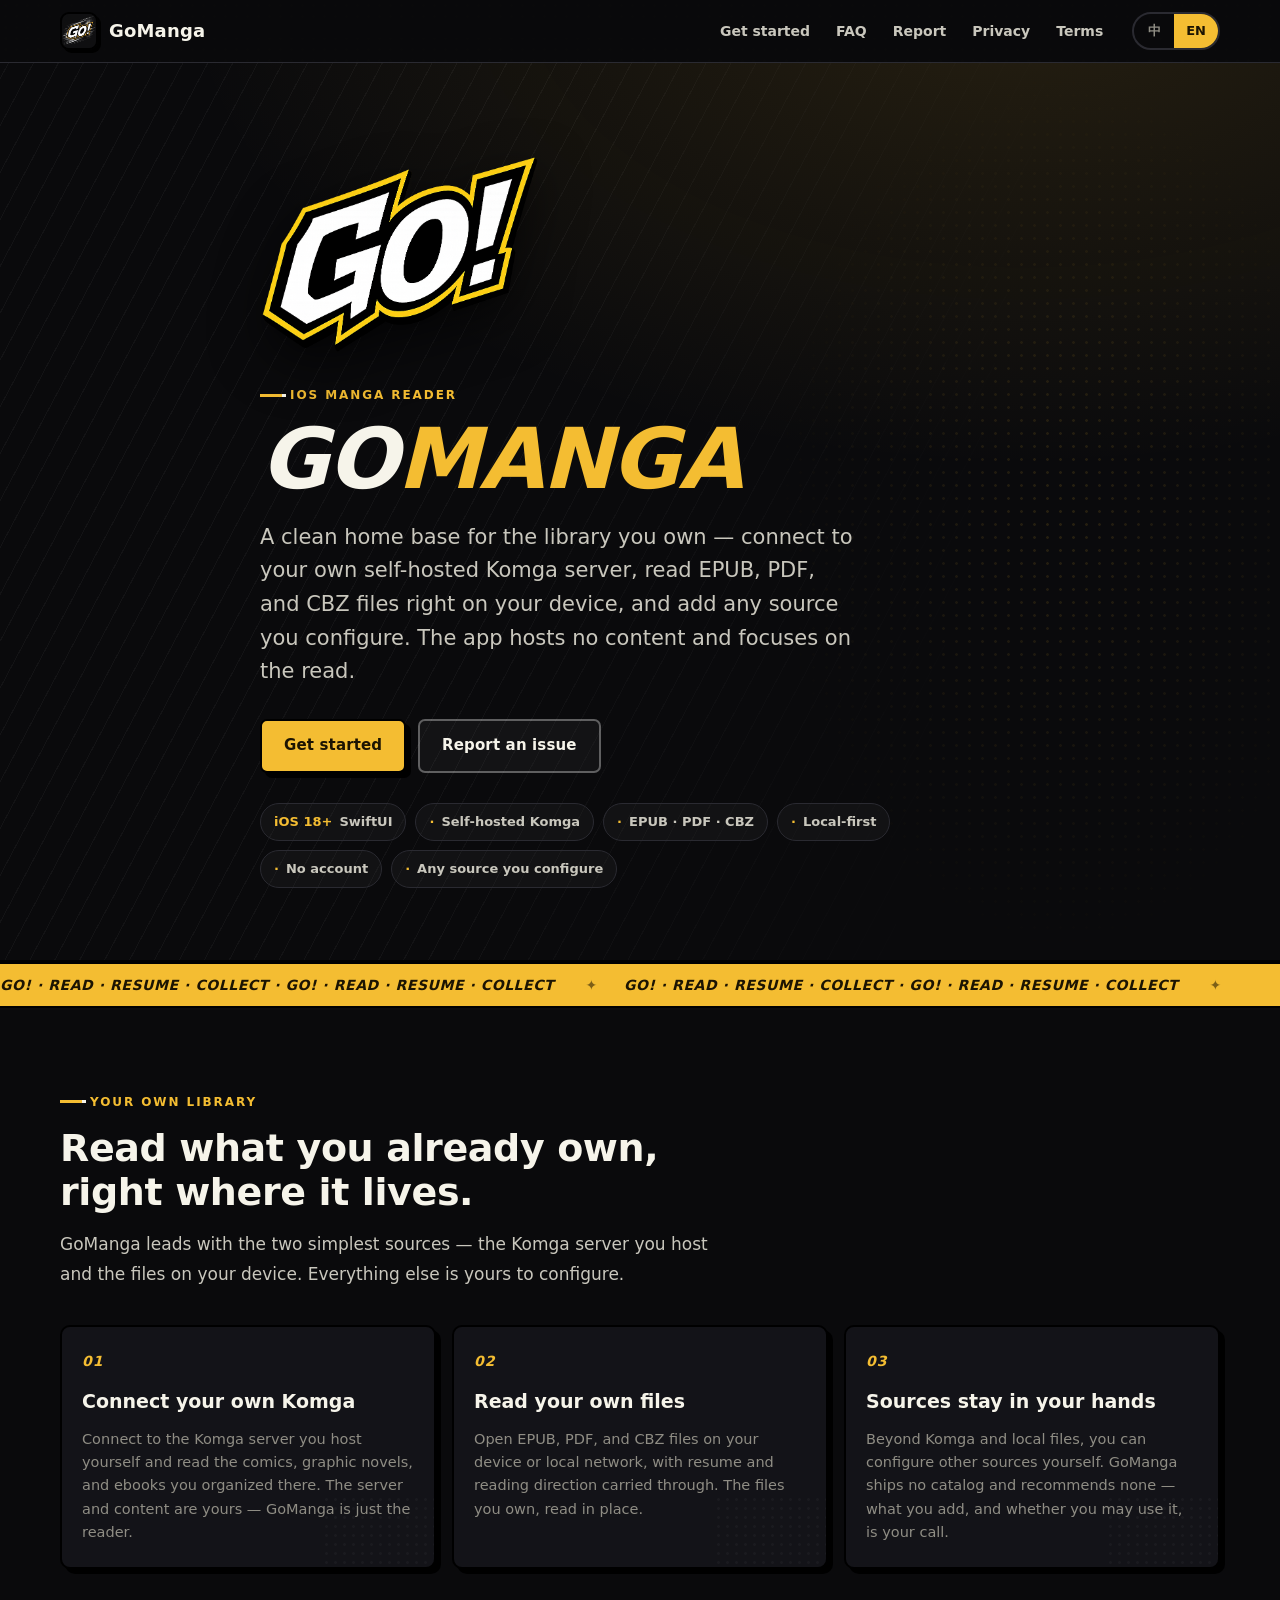
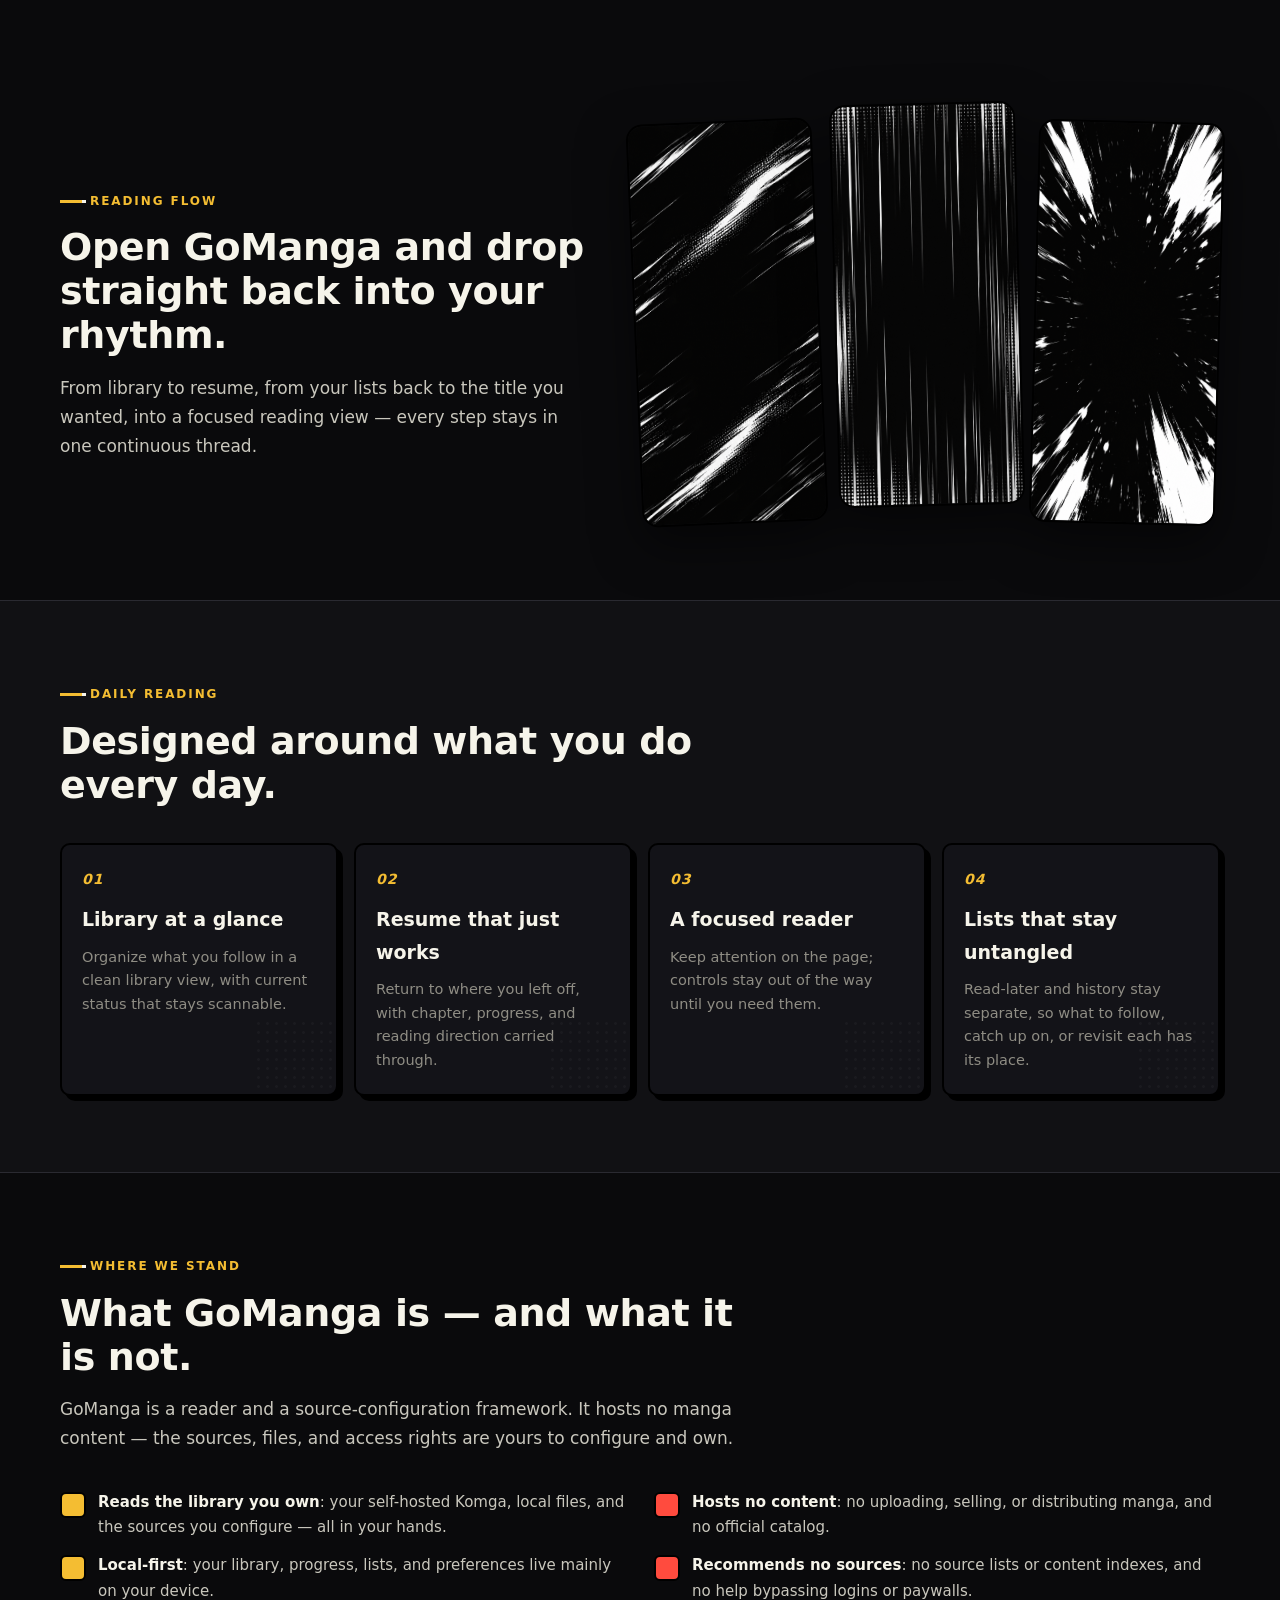
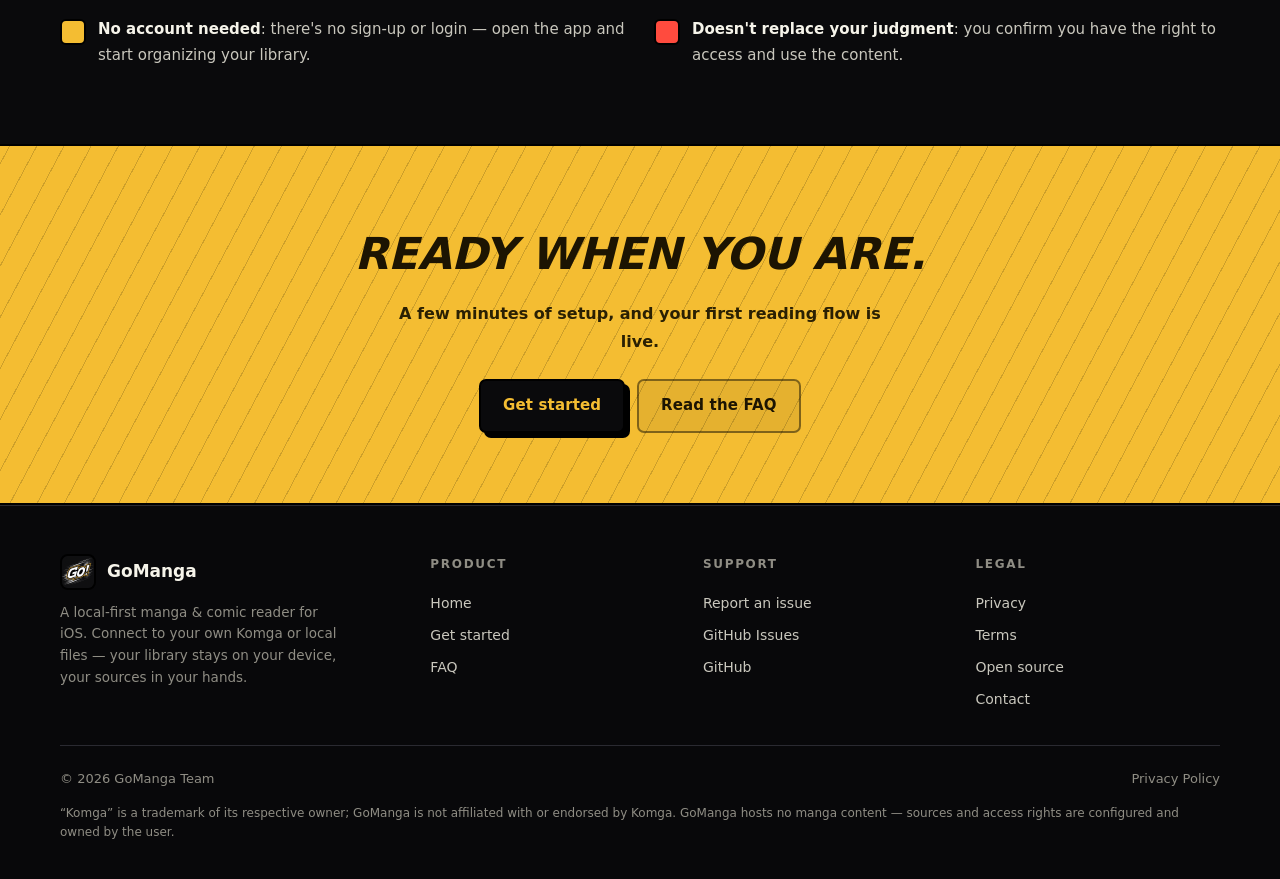
==== commit 2a920f56: "Drop absolute no-ads/no-tracking claims; reserve analytics & ads Future-proofs the site for planned " ====
--- a/index.html
+++ b/index.html
@@ -2,15 +2,15 @@
 <html lang="zh-Hant"
   data-title-zh="GoManga | iOS 漫畫閱讀器"
   data-title-en="GoManga | iOS Manga Reader"
-  data-desc-zh="GoManga 是為 iOS 打造的本機優先漫畫／漫畫閱讀器。連上你自架的 Komga 伺服器，或直接讀本機的 EPUB、PDF、CBZ，來源由你掌握，App 不代管內容、不追蹤你。"
-  data-desc-en="GoManga is a local-first manga & comic reader for iOS. Connect to your own self-hosted Komga server or read local EPUB, PDF, and CBZ files — you stay in control, the app hosts no content and doesn't track you.">
+  data-desc-zh="GoManga 是為 iOS 打造的本機優先漫畫／漫畫閱讀器。連上你自架的 Komga 伺服器，或直接讀本機的 EPUB、PDF、CBZ，書庫留在你的裝置，來源由你掌握。"
+  data-desc-en="GoManga is a local-first manga & comic reader for iOS. Connect to your own self-hosted Komga server or read local EPUB, PDF, and CBZ files — your library stays on your device and your sources stay in your hands.">
 <head>
   <meta charset="utf-8">
   <meta name="viewport" content="width=device-width, initial-scale=1">
   <title>GoManga | iOS 漫畫閱讀器</title>
-  <meta name="description" content="GoManga 是為 iOS 打造的本機優先漫畫／漫畫閱讀器。連上你自架的 Komga 伺服器，或直接讀本機的 EPUB、PDF、CBZ，來源由你掌握，App 不代管內容、不追蹤你。">
+  <meta name="description" content="GoManga 是為 iOS 打造的本機優先漫畫／漫畫閱讀器。連上你自架的 Komga 伺服器，或直接讀本機的 EPUB、PDF、CBZ，書庫留在你的裝置，來源由你掌握。">
   <meta property="og:title" content="GoManga">
-  <meta property="og:description" content="連上你自架的 Komga，或讀本機 EPUB／PDF／CBZ。本機優先、不追蹤，來源由你掌握。">
+  <meta property="og:description" content="連上你自架的 Komga，或讀本機 EPUB／PDF／CBZ。本機優先，書庫留在你的裝置，來源由你掌握。">
   <meta property="og:type" content="website">
   <meta property="og:image" content="assets/social-go.png">
   <meta name="theme-color" content="#0a0a0c">
@@ -59,7 +59,7 @@
           <span class="badge"><b>·</b> <span data-t="zh">自架 Komga</span><span data-t="en">Self-hosted Komga</span></span>
           <span class="badge"><b>·</b> EPUB · PDF · CBZ</span>
           <span class="badge"><b>·</b> <span data-t="zh">本機優先</span><span data-t="en">Local-first</span></span>
-          <span class="badge"><b>·</b> <span data-t="zh">不追蹤</span><span data-t="en">No tracking</span></span>
+          <span class="badge"><b>·</b> <span data-t="zh">免註冊</span><span data-t="en">No account</span></span>
           <span class="badge"><b>·</b> <span data-t="zh">來源自管</span><span data-t="en">Any source you configure</span></span>
         </div>
       </div>
@@ -178,7 +178,7 @@
           <li class="is-no"><span data-t="zh"><b>不代管內容</b>：不上傳、不販售、不散佈漫畫，也沒有官方內容目錄。</span><span data-t="en"><b>Hosts no content</b>: no uploading, selling, or distributing manga, and no official catalog.</span></li>
           <li><span data-t="zh"><b>本機優先</b>：書庫、進度、清單與偏好主要保存在你的裝置上。</span><span data-t="en"><b>Local-first</b>: your library, progress, lists, and preferences live mainly on your device.</span></li>
           <li class="is-no"><span data-t="zh"><b>不推薦來源</b>：不提供來源清單或內容索引，也不協助繞過登入或付費。</span><span data-t="en"><b>Recommends no sources</b>: no source lists or content indexes, and no help bypassing logins or paywalls.</span></li>
-          <li><span data-t="zh"><b>不追蹤你</b>：本網站不加入第三方分析、廣告 SDK 或行為追蹤。</span><span data-t="en"><b>Doesn't track you</b>: no third-party analytics, ad SDKs, or behavioral tracking on this site.</span></li>
+          <li><span data-t="zh"><b>免註冊</b>：沒有帳號系統、不用登入，打開就能開始整理你的書庫。</span><span data-t="en"><b>No account needed</b>: there's no sign-up or login — open the app and start organizing your library.</span></li>
           <li class="is-no"><span data-t="zh"><b>不取代你的判斷</b>：你需確認自己有權存取與使用相關內容。</span><span data-t="en"><b>Doesn't replace your judgment</b>: you confirm you have the right to access and use the content.</span></li>
         </ul>
       </div>
@@ -201,7 +201,7 @@
       <div class="footer-grid">
         <div>
           <div class="footer-brand"><img src="assets/app-icon.png" alt="" width="36" height="36"><span>GoManga</span></div>
-          <p class="footer-blurb"><span data-t="zh">為 iOS 打造的本機優先漫畫／漫畫閱讀器。連上你自架的 Komga 或本機檔案，不代管內容、不追蹤。</span><span data-t="en">A local-first manga &amp; comic reader for iOS. Connect to your own Komga or local files — no hosted content, no tracking.</span></p>
+          <p class="footer-blurb"><span data-t="zh">為 iOS 打造的本機優先漫畫／漫畫閱讀器。連上你自架的 Komga 或本機檔案，書庫留在你的裝置，來源由你掌握。</span><span data-t="en">A local-first manga &amp; comic reader for iOS. Connect to your own Komga or local files — your library stays on your device, your sources in your hands.</span></p>
         </div>
         <div class="footer-col">
           <h4><span data-t="zh">產品</span><span data-t="en">Product</span></h4>
@@ -225,7 +225,7 @@
       </div>
       <div class="footer-bottom">
         <span>© 2026 GoManga Team</span>
-        <span><span data-t="zh">本網站不含第三方分析或廣告追蹤。</span><span data-t="en">No third-party analytics or ad tracking on this site.</span></span>
+        <span><a href="privacy.html" style="color:inherit"><span data-t="zh">隱私權政策</span><span data-t="en">Privacy Policy</span></a></span>
       </div>
       <p style="margin:14px 0 0;color:var(--ink-dim);font-size:12px;line-height:1.6">
         <span data-t="zh">「Komga」為其各自所有者之商標；GoManga 與 Komga 並無從屬或背書關係。GoManga 不代管漫畫內容，來源與存取權限由使用者自行設定與負責。</span>
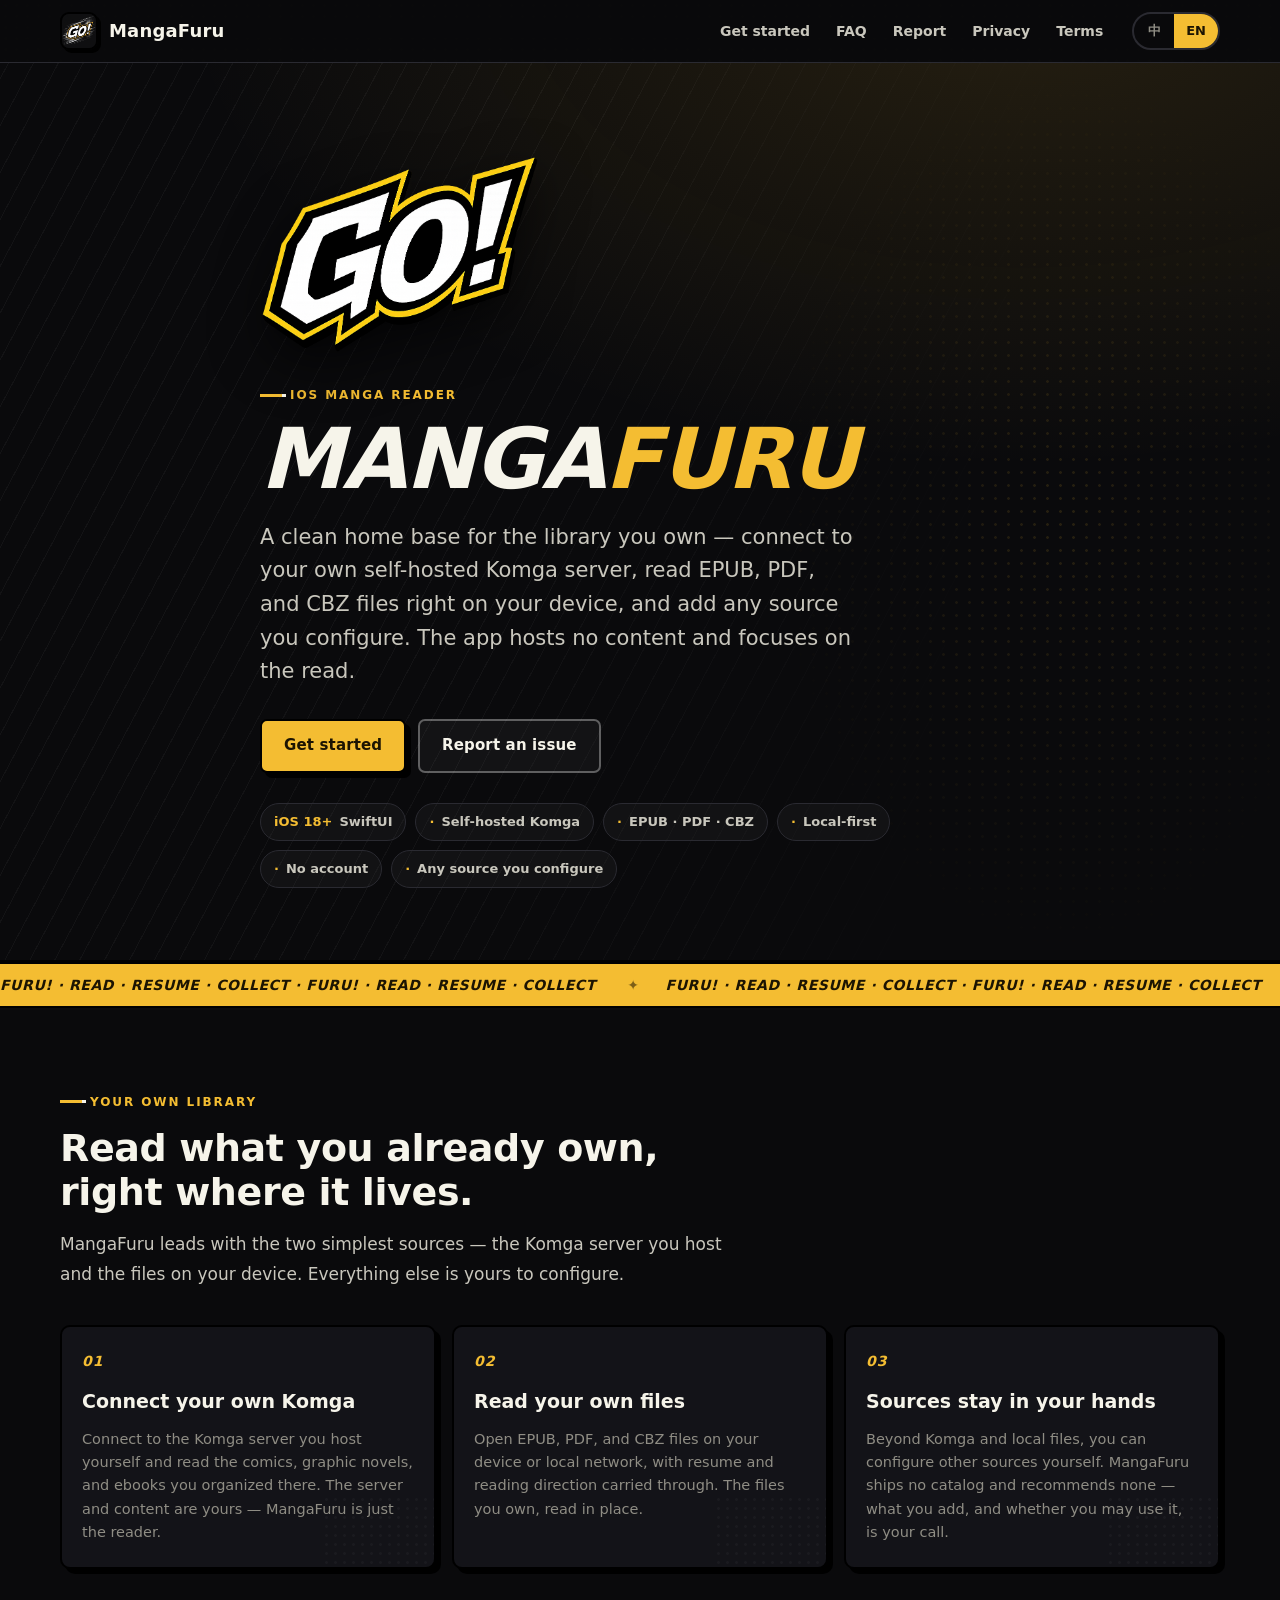
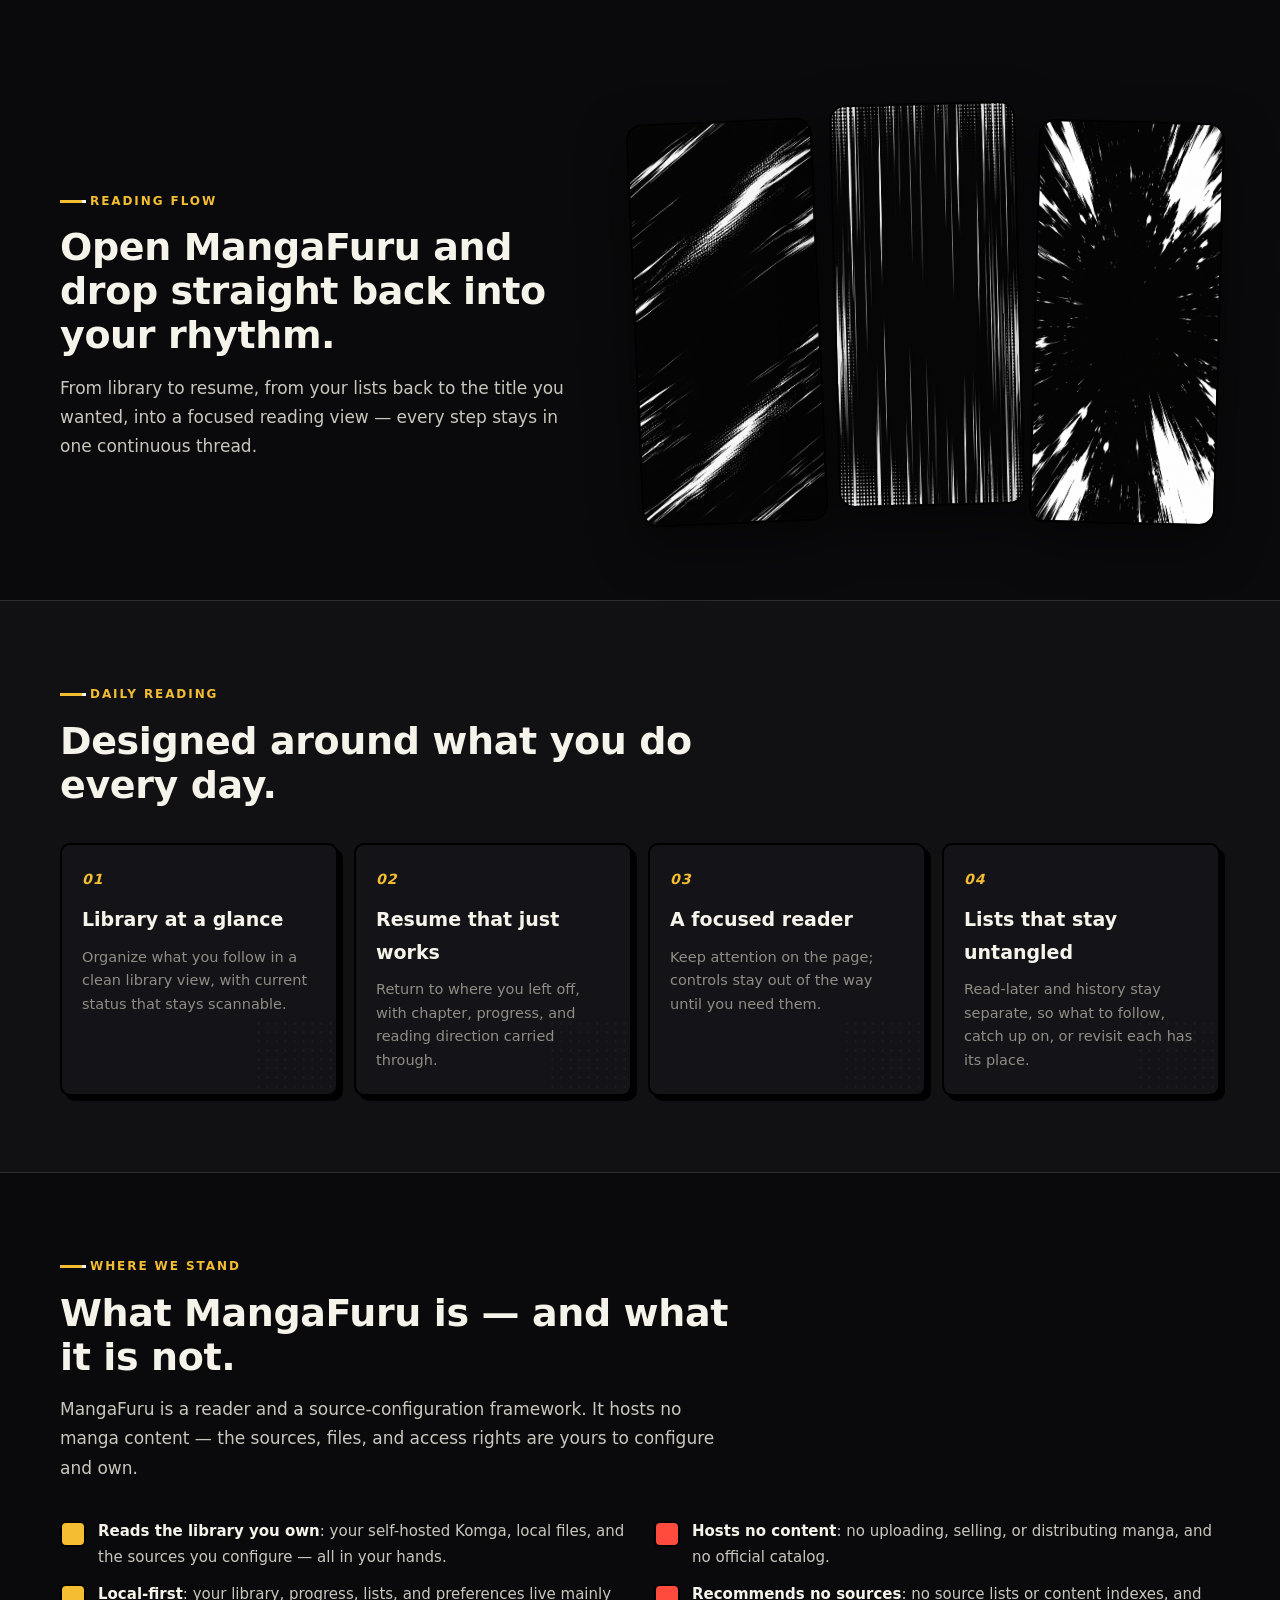
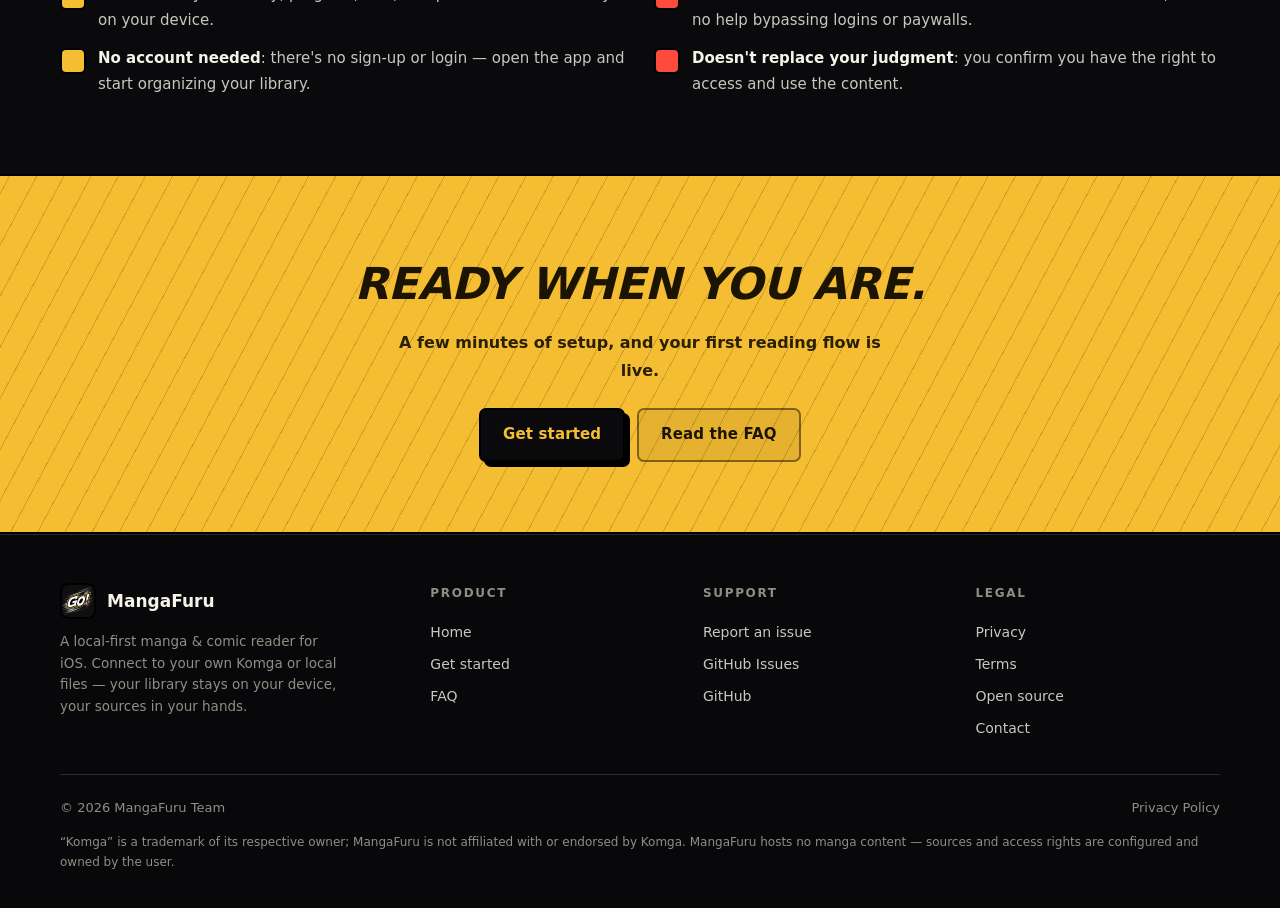
==== commit aa361cd7: "Rebrand site copy to MangaFuru Rename GoManga to MangaFuru across all pages: marketing copy, privacy" ====
--- a/index.html
+++ b/index.html
@@ -1,15 +1,15 @@
 <!doctype html>
 <html lang="zh-Hant"
-  data-title-zh="GoManga | iOS 漫畫閱讀器"
-  data-title-en="GoManga | iOS Manga Reader"
-  data-desc-zh="GoManga 是為 iOS 打造的本機優先漫畫／漫畫閱讀器。連上你自架的 Komga 伺服器，或直接讀本機的 EPUB、PDF、CBZ，書庫留在你的裝置，來源由你掌握。"
-  data-desc-en="GoManga is a local-first manga & comic reader for iOS. Connect to your own self-hosted Komga server or read local EPUB, PDF, and CBZ files — your library stays on your device and your sources stay in your hands.">
+  data-title-zh="MangaFuru | iOS 漫畫閱讀器"
+  data-title-en="MangaFuru | iOS Manga Reader"
+  data-desc-zh="MangaFuru 是為 iOS 打造的本機優先漫畫／漫畫閱讀器。連上你自架的 Komga 伺服器，或直接讀本機的 EPUB、PDF、CBZ，書庫留在你的裝置，來源由你掌握。"
+  data-desc-en="MangaFuru is a local-first manga & comic reader for iOS. Connect to your own self-hosted Komga server or read local EPUB, PDF, and CBZ files — your library stays on your device and your sources stay in your hands.">
 <head>
   <meta charset="utf-8">
   <meta name="viewport" content="width=device-width, initial-scale=1">
-  <title>GoManga | iOS 漫畫閱讀器</title>
-  <meta name="description" content="GoManga 是為 iOS 打造的本機優先漫畫／漫畫閱讀器。連上你自架的 Komga 伺服器，或直接讀本機的 EPUB、PDF、CBZ，書庫留在你的裝置，來源由你掌握。">
-  <meta property="og:title" content="GoManga">
+  <title>MangaFuru | iOS 漫畫閱讀器</title>
+  <meta name="description" content="MangaFuru 是為 iOS 打造的本機優先漫畫／漫畫閱讀器。連上你自架的 Komga 伺服器，或直接讀本機的 EPUB、PDF、CBZ，書庫留在你的裝置，來源由你掌握。">
+  <meta property="og:title" content="MangaFuru">
   <meta property="og:description" content="連上你自架的 Komga，或讀本機 EPUB／PDF／CBZ。本機優先，書庫留在你的裝置，來源由你掌握。">
   <meta property="og:type" content="website">
   <meta property="og:image" content="assets/social-go.png">
@@ -20,9 +20,9 @@
 <body>
   <header class="site-header">
     <div class="wrap header-inner">
-      <a class="brand" href="index.html" aria-label="GoManga">
+      <a class="brand" href="index.html" aria-label="MangaFuru">
         <img src="assets/app-icon.png" alt="" width="38" height="38">
-        <span>GoManga</span>
+        <span>MangaFuru</span>
       </a>
       <nav class="nav" aria-label="Primary">
         <a href="getting-started.html"><span data-t="zh">上手</span><span data-t="en">Get started</span></a>
@@ -43,9 +43,9 @@
       <div class="hero-speed" aria-hidden="true"></div>
       <div class="hero-halftone" aria-hidden="true"></div>
       <div class="wrap hero-inner">
-        <img class="hero-logo" src="assets/launch-logo.png" alt="GoManga" width="320" height="227">
+        <img class="hero-logo" src="assets/launch-logo.png" alt="MangaFuru" width="320" height="227">
         <p class="kicker"><span data-t="zh">iOS 漫畫閱讀器</span><span data-t="en">iOS Manga Reader</span></p>
-        <h1>Go<span class="accent">Manga</span></h1>
+        <h1>Manga<span class="accent">Furu</span></h1>
         <p class="hero-lede">
           <span data-t="zh">把你自己的書庫整理成一個乾淨俐落的閱讀主場——連上你自架的 Komga 伺服器，或直接讀裝置上的 EPUB、PDF、CBZ，以及你自行設定的任何來源。App 不代管內容，專心把閱讀體驗做好。</span>
           <span data-t="en">A clean home base for the library you own — connect to your own self-hosted Komga server, read EPUB, PDF, and CBZ files right on your device, and add any source you configure. The app hosts no content and focuses on the read.</span>
@@ -67,8 +67,8 @@
 
     <div class="ticker" aria-hidden="true">
       <div class="ticker-track">
-        <span>GO! · READ · RESUME · COLLECT · GO! · READ · RESUME · COLLECT&nbsp;</span>
-        <span>GO! · READ · RESUME · COLLECT · GO! · READ · RESUME · COLLECT&nbsp;</span>
+        <span>FURU! · READ · RESUME · COLLECT · FURU! · READ · RESUME · COLLECT&nbsp;</span>
+        <span>FURU! · READ · RESUME · COLLECT · FURU! · READ · RESUME · COLLECT&nbsp;</span>
       </div>
     </div>
 
@@ -81,15 +81,15 @@
             <span data-t="en">Read what you already own, right where it lives.</span>
           </h2>
           <p class="lead">
-            <span data-t="zh">GoManga 主打兩種最單純的閱讀來源——你自架的 Komga 伺服器，與你裝置上的檔案。其餘來源由你自行設定。</span>
-            <span data-t="en">GoManga leads with the two simplest sources — the Komga server you host and the files on your device. Everything else is yours to configure.</span>
+            <span data-t="zh">MangaFuru 主打兩種最單純的閱讀來源——你自架的 Komga 伺服器，與你裝置上的檔案。其餘來源由你自行設定。</span>
+            <span data-t="en">MangaFuru leads with the two simplest sources — the Komga server you host and the files on your device. Everything else is yours to configure.</span>
           </p>
         </div>
         <div class="panels cols-3">
           <article class="panel">
             <span class="panel-num">01</span>
             <h3><span data-t="zh">連上你自架的 Komga</span><span data-t="en">Connect your own Komga</span></h3>
-            <p><span data-t="zh">連到你自己架設的 Komga 伺服器，直接閱讀你整理在上面的漫畫、圖像小說與電子書。伺服器與內容都是你的，GoManga 只是讀取端。</span><span data-t="en">Connect to the Komga server you host yourself and read the comics, graphic novels, and ebooks you organized there. The server and content are yours — GoManga is just the reader.</span></p>
+            <p><span data-t="zh">連到你自己架設的 Komga 伺服器，直接閱讀你整理在上面的漫畫、圖像小說與電子書。伺服器與內容都是你的，MangaFuru 只是讀取端。</span><span data-t="en">Connect to the Komga server you host yourself and read the comics, graphic novels, and ebooks you organized there. The server and content are yours — MangaFuru is just the reader.</span></p>
           </article>
           <article class="panel">
             <span class="panel-num">02</span>
@@ -99,7 +99,7 @@
           <article class="panel">
             <span class="panel-num">03</span>
             <h3><span data-t="zh">來源由你掌握</span><span data-t="en">Sources stay in your hands</span></h3>
-            <p><span data-t="zh">除了 Komga 與本機檔案，你也可以自行設定其他來源。GoManga 不附目錄、不推薦來源——加入哪些、是否有權使用，都由你決定。</span><span data-t="en">Beyond Komga and local files, you can configure other sources yourself. GoManga ships no catalog and recommends none — what you add, and whether you may use it, is your call.</span></p>
+            <p><span data-t="zh">除了 Komga 與本機檔案，你也可以自行設定其他來源。MangaFuru 不附目錄、不推薦來源——加入哪些、是否有權使用，都由你決定。</span><span data-t="en">Beyond Komga and local files, you can configure other sources yourself. MangaFuru ships no catalog and recommends none — what you add, and whether you may use it, is your call.</span></p>
           </article>
         </div>
       </div>
@@ -110,18 +110,18 @@
         <div>
           <p class="kicker"><span data-t="zh">閱讀節奏</span><span data-t="en">Reading flow</span></p>
           <h2 class="section-title">
-            <span data-t="zh">打開 GoManga，就回到你的閱讀節奏。</span>
-            <span data-t="en">Open GoManga and drop straight back into your rhythm.</span>
+            <span data-t="zh">打開 MangaFuru，就回到你的閱讀節奏。</span>
+            <span data-t="en">Open MangaFuru and drop straight back into your rhythm.</span>
           </h2>
           <p class="lead">
             <span data-t="zh">從書庫回到續讀，從清單找回想看的作品，再進入專注的閱讀畫面——每一步都接得上同一個脈絡。</span>
             <span data-t="en">From library to resume, from your lists back to the title you wanted, into a focused reading view — every step stays in one continuous thread.</span>
           </p>
         </div>
-        <div class="phone-strip" aria-label="GoManga launch art">
-          <img class="phone" src="assets/launch-bg-1.png" alt="GoManga launch artwork" loading="lazy">
-          <img class="phone" src="assets/launch-bg-3.png" alt="GoManga launch artwork" loading="lazy">
-          <img class="phone" src="assets/launch-bg-5.png" alt="GoManga launch artwork" loading="lazy">
+        <div class="phone-strip" aria-label="MangaFuru launch art">
+          <img class="phone" src="assets/launch-bg-1.png" alt="MangaFuru launch artwork" loading="lazy">
+          <img class="phone" src="assets/launch-bg-3.png" alt="MangaFuru launch artwork" loading="lazy">
+          <img class="phone" src="assets/launch-bg-5.png" alt="MangaFuru launch artwork" loading="lazy">
         </div>
       </div>
     </section>
@@ -165,12 +165,12 @@
         <div class="section-head">
           <p class="kicker"><span data-t="zh">定位很清楚</span><span data-t="en">Where we stand</span></p>
           <h2 class="section-title">
-            <span data-t="zh">GoManga 是什麼——以及不是什麼。</span>
-            <span data-t="en">What GoManga is — and what it is not.</span>
+            <span data-t="zh">MangaFuru 是什麼——以及不是什麼。</span>
+            <span data-t="en">What MangaFuru is — and what it is not.</span>
           </h2>
           <p class="lead">
-            <span data-t="zh">GoManga 是閱讀器與來源設定框架，不代管漫畫內容。來源、檔案與存取權限都由你自行設定與負責。</span>
-            <span data-t="en">GoManga is a reader and a source-configuration framework. It hosts no manga content — the sources, files, and access rights are yours to configure and own.</span>
+            <span data-t="zh">MangaFuru 是閱讀器與來源設定框架，不代管漫畫內容。來源、檔案與存取權限都由你自行設定與負責。</span>
+            <span data-t="en">MangaFuru is a reader and a source-configuration framework. It hosts no manga content — the sources, files, and access rights are yours to configure and own.</span>
           </p>
         </div>
         <ul class="pledge">
@@ -200,7 +200,7 @@
     <div class="wrap">
       <div class="footer-grid">
         <div>
-          <div class="footer-brand"><img src="assets/app-icon.png" alt="" width="36" height="36"><span>GoManga</span></div>
+          <div class="footer-brand"><img src="assets/app-icon.png" alt="" width="36" height="36"><span>MangaFuru</span></div>
           <p class="footer-blurb"><span data-t="zh">為 iOS 打造的本機優先漫畫／漫畫閱讀器。連上你自架的 Komga 或本機檔案，書庫留在你的裝置，來源由你掌握。</span><span data-t="en">A local-first manga &amp; comic reader for iOS. Connect to your own Komga or local files — your library stays on your device, your sources in your hands.</span></p>
         </div>
         <div class="footer-col">
@@ -224,12 +224,12 @@
         </div>
       </div>
       <div class="footer-bottom">
-        <span>© 2026 GoManga Team</span>
+        <span>© 2026 MangaFuru Team</span>
         <span><a href="privacy.html" style="color:inherit"><span data-t="zh">隱私權政策</span><span data-t="en">Privacy Policy</span></a></span>
       </div>
       <p style="margin:14px 0 0;color:var(--ink-dim);font-size:12px;line-height:1.6">
-        <span data-t="zh">「Komga」為其各自所有者之商標；GoManga 與 Komga 並無從屬或背書關係。GoManga 不代管漫畫內容，來源與存取權限由使用者自行設定與負責。</span>
-        <span data-t="en">“Komga” is a trademark of its respective owner; GoManga is not affiliated with or endorsed by Komga. GoManga hosts no manga content — sources and access rights are configured and owned by the user.</span>
+        <span data-t="zh">「Komga」為其各自所有者之商標；MangaFuru 與 Komga 並無從屬或背書關係。MangaFuru 不代管漫畫內容，來源與存取權限由使用者自行設定與負責。</span>
+        <span data-t="en">“Komga” is a trademark of its respective owner; MangaFuru is not affiliated with or endorsed by Komga. MangaFuru hosts no manga content — sources and access rights are configured and owned by the user.</span>
       </p>
     </div>
   </footer>
--- a/assets/styles.css
+++ b/assets/styles.css
@@ -1,5 +1,5 @@
 /* ============================================================
-   GoManga — manga "GO!" design system
+   MangaFuru — manga "FURU!" design system
    Dark-first comic energy: ink black, paper white, gold accent,
    halftone + speed-lines, hard comic shadows.
    Bilingual: language switch keys off <html lang>; CSS hides the
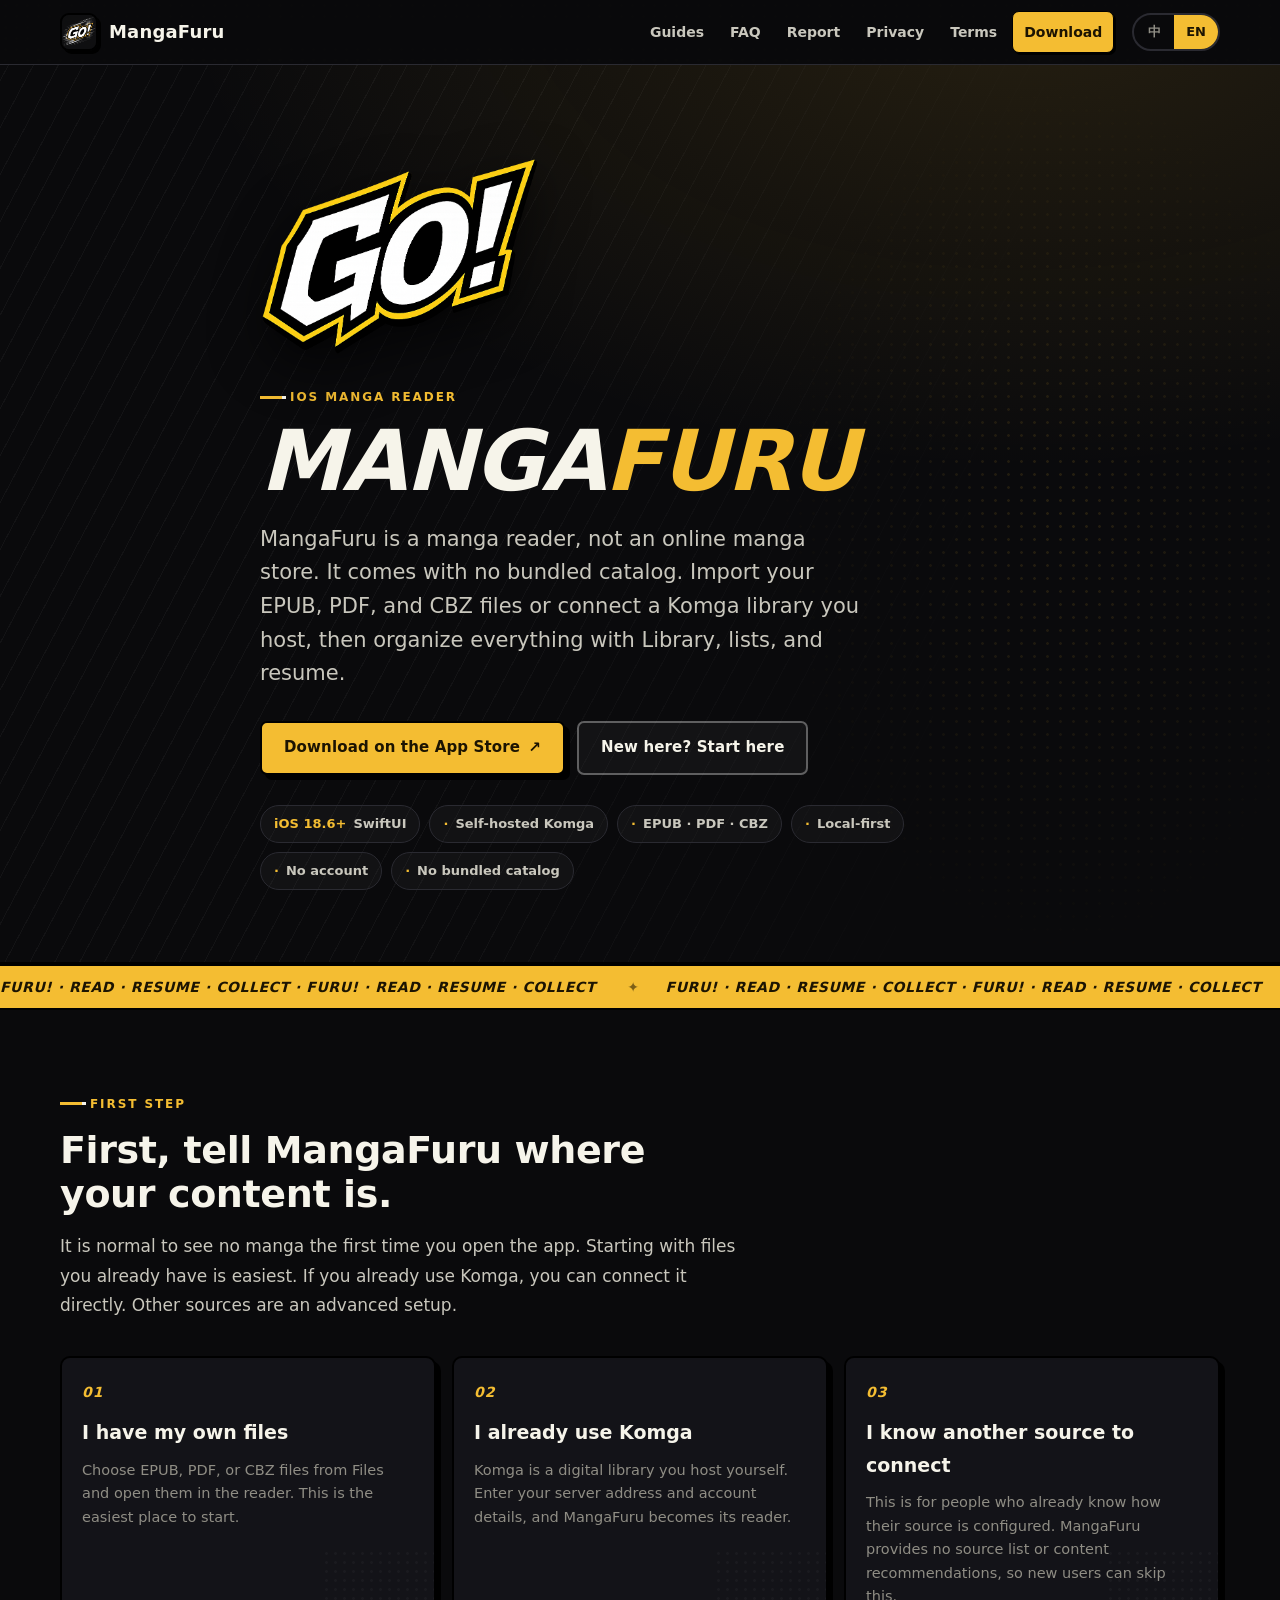
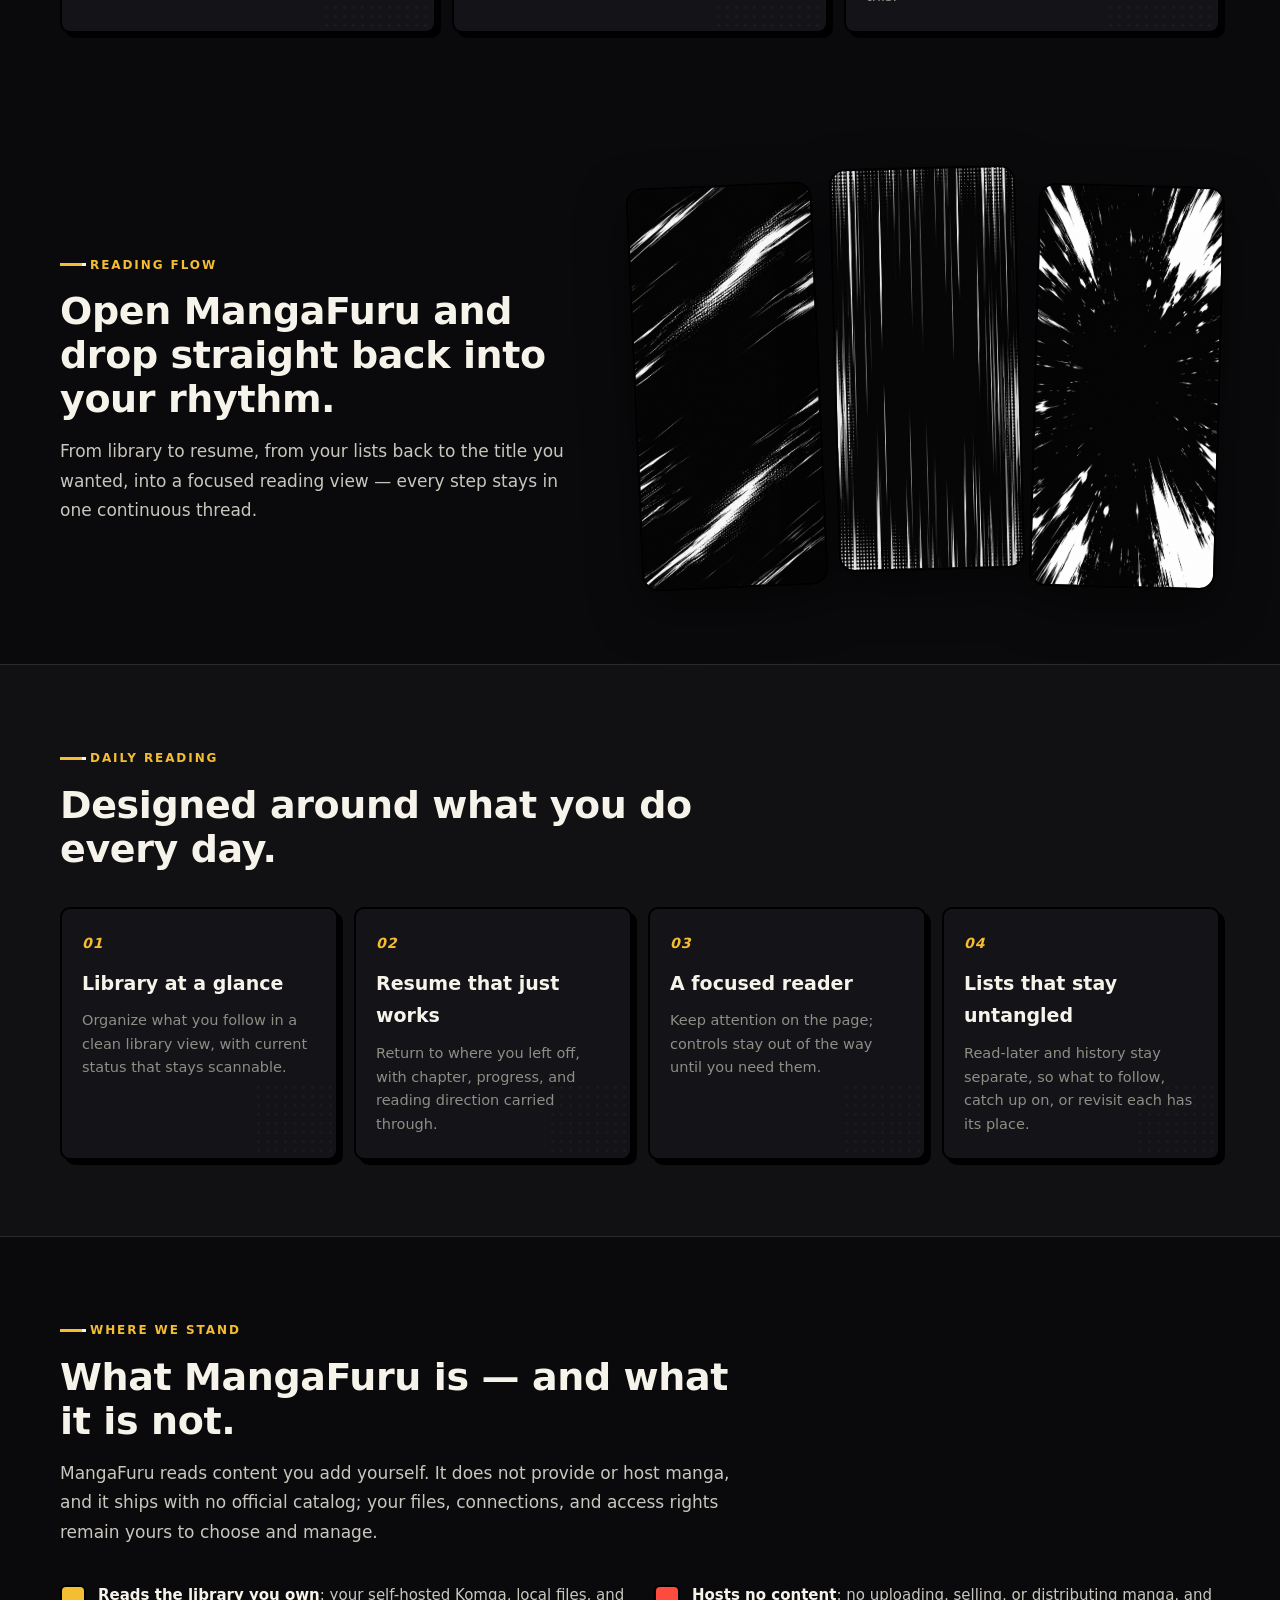
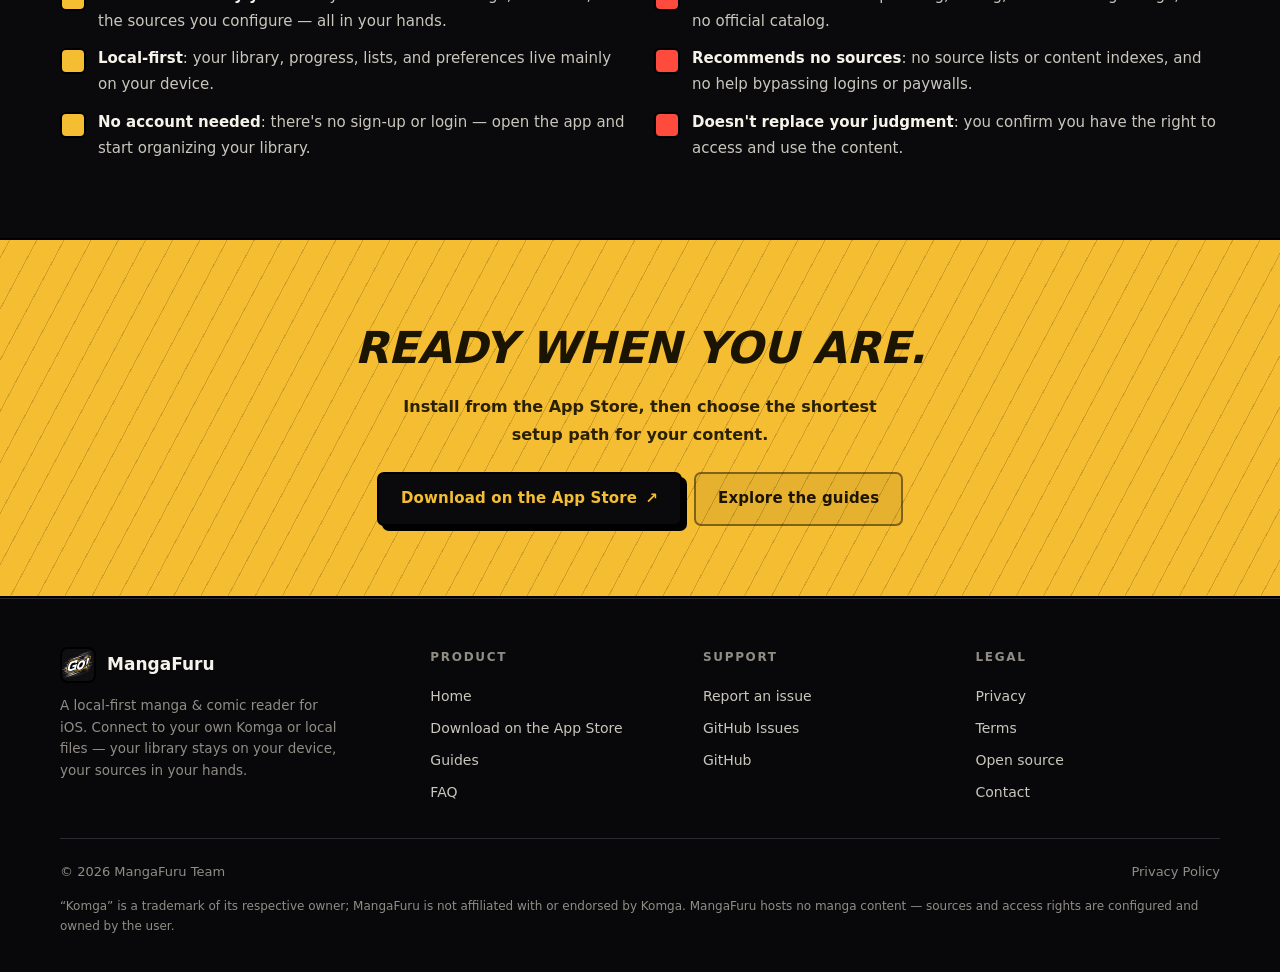
==== commit 1737128c: "Improve guides for first-time users" ====
--- a/index.html
+++ b/index.html
@@ -2,17 +2,17 @@
 <html lang="zh-Hant"
   data-title-zh="MangaFuru | iOS 漫畫閱讀器"
   data-title-en="MangaFuru | iOS Manga Reader"
-  data-desc-zh="MangaFuru 是為 iOS 打造的本機優先漫畫／漫畫閱讀器。連上你自架的 Komga 伺服器，或直接讀本機的 EPUB、PDF、CBZ，書庫留在你的裝置，來源由你掌握。"
-  data-desc-en="MangaFuru is a local-first manga & comic reader for iOS. Connect to your own self-hosted Komga server or read local EPUB, PDF, and CBZ files — your library stays on your device and your sources stay in your hands.">
+  data-desc-zh="在 App Store 下載 MangaFuru：一個不附漫畫內容的 iOS 閱讀器。匯入自己的 EPUB、PDF、CBZ，或連接自己的 Komga 書庫。"
+  data-desc-en="Download MangaFuru on the App Store: an iOS reader with no bundled manga catalog. Import your EPUB, PDF, and CBZ files or connect your own Komga library.">
 <head>
   <meta charset="utf-8">
   <meta name="viewport" content="width=device-width, initial-scale=1">
   <title>MangaFuru | iOS 漫畫閱讀器</title>
-  <meta name="description" content="MangaFuru 是為 iOS 打造的本機優先漫畫／漫畫閱讀器。連上你自架的 Komga 伺服器，或直接讀本機的 EPUB、PDF、CBZ，書庫留在你的裝置，來源由你掌握。">
+  <meta name="description" content="在 App Store 下載 MangaFuru：一個不附漫畫內容的 iOS 閱讀器。匯入自己的 EPUB、PDF、CBZ，或連接自己的 Komga 書庫。">
   <meta property="og:title" content="MangaFuru">
-  <meta property="og:description" content="連上你自架的 Komga，或讀本機 EPUB／PDF／CBZ。本機優先，書庫留在你的裝置，來源由你掌握。">
+  <meta property="og:description" content="MangaFuru 不附漫畫內容。匯入自己的 EPUB／PDF／CBZ，或連接自己的 Komga 書庫。">
   <meta property="og:type" content="website">
-  <meta property="og:image" content="assets/social-go.png">
+  <meta property="og:image" content="assets/social-mangafuru.png">
   <meta name="theme-color" content="#0a0a0c">
   <link rel="icon" href="assets/app-icon.png">
   <link rel="stylesheet" href="assets/styles.css">
@@ -25,11 +25,12 @@
         <span>MangaFuru</span>
       </a>
       <nav class="nav" aria-label="Primary">
-        <a href="getting-started.html"><span data-t="zh">上手</span><span data-t="en">Get started</span></a>
+        <a href="getting-started.html"><span data-t="zh">指南</span><span data-t="en">Guides</span></a>
         <a href="faq.html">FAQ</a>
         <a href="support.html"><span data-t="zh">回報問題</span><span data-t="en">Report</span></a>
         <a href="privacy.html"><span data-t="zh">隱私</span><span data-t="en">Privacy</span></a>
         <a href="terms.html"><span data-t="zh">條款</span><span data-t="en">Terms</span></a>
+        <a class="nav-download" href="https://apps.apple.com/us/app/mangafuru/id6786539287" rel="noopener"><span data-t="zh">下載</span><span data-t="en">Download</span></a>
       </nav>
       <div class="lang-toggle" role="group" aria-label="Language / 語言">
         <button type="button" data-lang-btn="zh" aria-pressed="true">中</button>
@@ -43,24 +44,24 @@
       <div class="hero-speed" aria-hidden="true"></div>
       <div class="hero-halftone" aria-hidden="true"></div>
       <div class="wrap hero-inner">
-        <img class="hero-logo" src="assets/launch-logo.png" alt="MangaFuru" width="320" height="227">
+        <img class="hero-logo" src="assets/launch-logo.png" alt="MangaFuru" width="320" height="180">
         <p class="kicker"><span data-t="zh">iOS 漫畫閱讀器</span><span data-t="en">iOS Manga Reader</span></p>
         <h1>Manga<span class="accent">Furu</span></h1>
         <p class="hero-lede">
-          <span data-t="zh">把你自己的書庫整理成一個乾淨俐落的閱讀主場——連上你自架的 Komga 伺服器，或直接讀裝置上的 EPUB、PDF、CBZ，以及你自行設定的任何來源。App 不代管內容，專心把閱讀體驗做好。</span>
-          <span data-t="en">A clean home base for the library you own — connect to your own self-hosted Komga server, read EPUB, PDF, and CBZ files right on your device, and add any source you configure. The app hosts no content and focuses on the read.</span>
+          <span data-t="zh">MangaFuru 是一個漫畫閱讀器，不是線上漫畫商店。App 不會預先附漫畫；你可以匯入自己的 EPUB、PDF、CBZ，或連接自己架設的 Komga 書庫，再用書庫、清單與續讀整理閱讀進度。</span>
+          <span data-t="en">MangaFuru is a manga reader, not an online manga store. It comes with no bundled catalog. Import your EPUB, PDF, and CBZ files or connect a Komga library you host, then organize everything with Library, lists, and resume.</span>
         </p>
         <div class="hero-actions">
-          <a class="btn btn--primary" href="getting-started.html"><span data-t="zh">開始使用</span><span data-t="en">Get started</span></a>
-          <a class="btn btn--ghost" href="support.html"><span data-t="zh">回報問題</span><span data-t="en">Report an issue</span></a>
+          <a class="btn btn--primary" href="https://apps.apple.com/us/app/mangafuru/id6786539287" rel="noopener"><span data-t="zh">在 App Store 下載</span><span data-t="en">Download on the App Store</span><span aria-hidden="true">↗</span></a>
+          <a class="btn btn--ghost" href="getting-started.html"><span data-t="zh">第一次使用看這裡</span><span data-t="en">New here? Start here</span></a>
         </div>
         <div class="hero-badges">
-          <span class="badge"><b>iOS 18+</b> SwiftUI</span>
+          <span class="badge"><b>iOS 18.6+</b> SwiftUI</span>
           <span class="badge"><b>·</b> <span data-t="zh">自架 Komga</span><span data-t="en">Self-hosted Komga</span></span>
           <span class="badge"><b>·</b> EPUB · PDF · CBZ</span>
           <span class="badge"><b>·</b> <span data-t="zh">本機優先</span><span data-t="en">Local-first</span></span>
           <span class="badge"><b>·</b> <span data-t="zh">免註冊</span><span data-t="en">No account</span></span>
-          <span class="badge"><b>·</b> <span data-t="zh">來源自管</span><span data-t="en">Any source you configure</span></span>
+          <span class="badge"><b>·</b> <span data-t="zh">不附漫畫內容</span><span data-t="en">No bundled catalog</span></span>
         </div>
       </div>
     </section>
@@ -75,31 +76,31 @@
     <section class="section">
       <div class="wrap">
         <div class="section-head">
-          <p class="kicker"><span data-t="zh">你自己的書庫</span><span data-t="en">Your own library</span></p>
-          <h2 class="section-title">
-            <span data-t="zh">你已經擁有的內容，原地就能讀。</span>
-            <span data-t="en">Read what you already own, right where it lives.</span>
+          <p class="kicker"><span data-t="zh">第一步</span><span data-t="en">First step</span></p>
+          <h2 class="section-title">
+            <span data-t="zh">先告訴 MangaFuru，你的內容在哪裡。</span>
+            <span data-t="en">First, tell MangaFuru where your content is.</span>
           </h2>
           <p class="lead">
-            <span data-t="zh">MangaFuru 主打兩種最單純的閱讀來源——你自架的 Komga 伺服器，與你裝置上的檔案。其餘來源由你自行設定。</span>
-            <span data-t="en">MangaFuru leads with the two simplest sources — the Komga server you host and the files on your device. Everything else is yours to configure.</span>
+            <span data-t="zh">第一次打開沒有看到漫畫是正常的。從你手上已有的檔案開始最簡單；如果你本來就在使用 Komga，也可以直接連接。其他來源屬於進階設定。</span>
+            <span data-t="en">It is normal to see no manga the first time you open the app. Starting with files you already have is easiest. If you already use Komga, you can connect it directly. Other sources are an advanced setup.</span>
           </p>
         </div>
         <div class="panels cols-3">
           <article class="panel">
             <span class="panel-num">01</span>
-            <h3><span data-t="zh">連上你自架的 Komga</span><span data-t="en">Connect your own Komga</span></h3>
-            <p><span data-t="zh">連到你自己架設的 Komga 伺服器，直接閱讀你整理在上面的漫畫、圖像小說與電子書。伺服器與內容都是你的，MangaFuru 只是讀取端。</span><span data-t="en">Connect to the Komga server you host yourself and read the comics, graphic novels, and ebooks you organized there. The server and content are yours — MangaFuru is just the reader.</span></p>
+            <h3><span data-t="zh">我有自己的檔案</span><span data-t="en">I have my own files</span></h3>
+            <p><span data-t="zh">從「檔案」選取 EPUB、PDF 或 CBZ，匯入後就能打開閱讀。這是第一次使用最容易理解的方式。</span><span data-t="en">Choose EPUB, PDF, or CBZ files from Files and open them in the reader. This is the easiest place to start.</span></p>
           </article>
           <article class="panel">
             <span class="panel-num">02</span>
-            <h3><span data-t="zh">讀你自己的檔案</span><span data-t="en">Read your own files</span></h3>
-            <p><span data-t="zh">直接開啟裝置或本機網路上的 EPUB、PDF 與 CBZ，續讀進度與閱讀方向都接得上同一個脈絡。你擁有的檔案，原地就能讀。</span><span data-t="en">Open EPUB, PDF, and CBZ files on your device or local network, with resume and reading direction carried through. The files you own, read in place.</span></p>
+            <h3><span data-t="zh">我已經在使用 Komga</span><span data-t="en">I already use Komga</span></h3>
+            <p><span data-t="zh">Komga 是你自行架設的數位書庫。輸入自己的伺服器位址與帳號後，MangaFuru 就能作為它的閱讀器。</span><span data-t="en">Komga is a digital library you host yourself. Enter your server address and account details, and MangaFuru becomes its reader.</span></p>
           </article>
           <article class="panel">
             <span class="panel-num">03</span>
-            <h3><span data-t="zh">來源由你掌握</span><span data-t="en">Sources stay in your hands</span></h3>
-            <p><span data-t="zh">除了 Komga 與本機檔案，你也可以自行設定其他來源。MangaFuru 不附目錄、不推薦來源——加入哪些、是否有權使用，都由你決定。</span><span data-t="en">Beyond Komga and local files, you can configure other sources yourself. MangaFuru ships no catalog and recommends none — what you add, and whether you may use it, is your call.</span></p>
+            <h3><span data-t="zh">我知道要連哪個其他來源</span><span data-t="en">I know another source to connect</span></h3>
+            <p><span data-t="zh">這是給已經知道來源設定方式的使用者。MangaFuru 不提供來源清單，也不推薦內容；第一次使用可以先跳過。</span><span data-t="en">This is for people who already know how their source is configured. MangaFuru provides no source list or content recommendations, so new users can skip this.</span></p>
           </article>
         </div>
       </div>
@@ -169,8 +170,8 @@
             <span data-t="en">What MangaFuru is — and what it is not.</span>
           </h2>
           <p class="lead">
-            <span data-t="zh">MangaFuru 是閱讀器與來源設定框架，不代管漫畫內容。來源、檔案與存取權限都由你自行設定與負責。</span>
-            <span data-t="en">MangaFuru is a reader and a source-configuration framework. It hosts no manga content — the sources, files, and access rights are yours to configure and own.</span>
+            <span data-t="zh">MangaFuru 用來閱讀你自己加入的內容。它不提供或代管漫畫，也不附官方內容目錄；檔案、連線方式與存取權限都由你自行選擇與管理。</span>
+            <span data-t="en">MangaFuru reads content you add yourself. It does not provide or host manga, and it ships with no official catalog; your files, connections, and access rights remain yours to choose and manage.</span>
           </p>
         </div>
         <ul class="pledge">
@@ -188,10 +189,10 @@
   <section class="cta">
     <div class="wrap">
       <h2><span data-t="zh">準備好了，就開始。</span><span data-t="en">Ready when you are.</span></h2>
-      <p><span data-t="zh">幾分鐘完成基本設定，建立你的第一個閱讀流程。</span><span data-t="en">A few minutes of setup, and your first reading flow is live.</span></p>
+      <p><span data-t="zh">從 App Store 安裝後，依你的內容選一條最短上手路徑。</span><span data-t="en">Install from the App Store, then choose the shortest setup path for your content.</span></p>
       <div class="hero-actions" style="justify-content:center">
-        <a class="btn btn--primary" href="getting-started.html"><span data-t="zh">開始使用</span><span data-t="en">Get started</span></a>
-        <a class="btn btn--ghost" href="faq.html"><span data-t="zh">先看常見問題</span><span data-t="en">Read the FAQ</span></a>
+        <a class="btn btn--primary" href="https://apps.apple.com/us/app/mangafuru/id6786539287" rel="noopener"><span data-t="zh">在 App Store 下載</span><span data-t="en">Download on the App Store</span><span aria-hidden="true">↗</span></a>
+        <a class="btn btn--ghost" href="getting-started.html"><span data-t="zh">查看使用指南</span><span data-t="en">Explore the guides</span></a>
       </div>
     </div>
   </section>
@@ -206,14 +207,15 @@
         <div class="footer-col">
           <h4><span data-t="zh">產品</span><span data-t="en">Product</span></h4>
           <a href="index.html"><span data-t="zh">首頁</span><span data-t="en">Home</span></a>
-          <a href="getting-started.html"><span data-t="zh">上手指南</span><span data-t="en">Get started</span></a>
+          <a href="https://apps.apple.com/us/app/mangafuru/id6786539287" rel="noopener"><span data-t="zh">App Store 下載</span><span data-t="en">Download on the App Store</span></a>
+          <a href="getting-started.html"><span data-t="zh">使用指南</span><span data-t="en">Guides</span></a>
           <a href="faq.html">FAQ</a>
         </div>
         <div class="footer-col">
           <h4><span data-t="zh">支援</span><span data-t="en">Support</span></h4>
           <a href="support.html"><span data-t="zh">回報問題</span><span data-t="en">Report an issue</span></a>
-          <a href="https://github.com/go-manga/GoMangaApp/issues" rel="noopener">GitHub Issues</a>
-          <a href="https://github.com/go-manga" rel="noopener">GitHub</a>
+          <a href="https://github.com/MangaFuru/MangaFuru/issues" rel="noopener">GitHub Issues</a>
+          <a href="https://github.com/MangaFuru" rel="noopener">GitHub</a>
         </div>
         <div class="footer-col">
           <h4><span data-t="zh">法律</span><span data-t="en">Legal</span></h4>
--- a/assets/styles.css
+++ b/assets/styles.css
@@ -210,6 +210,13 @@
 }
 .nav a:hover { color: var(--ink); background: rgba(255, 255, 255, 0.06); }
 .nav a[aria-current="page"] { color: var(--gold-ink); background: var(--gold); }
+.nav .nav-download {
+  color: var(--gold-ink);
+  background: var(--gold);
+  border: 1px solid #000;
+  box-shadow: 2px 2px 0 #000;
+}
+.nav .nav-download:hover { color: var(--gold-ink); background: var(--gold-bright); }
 
 .lang-toggle {
   display: inline-flex;
@@ -618,6 +625,107 @@
 .step h3 { margin: 4px 0 8px; font-size: 19px; font-weight: 820; }
 .step p { margin: 0; color: var(--ink-soft); }
 .step p + p { margin-top: 8px; }
+
+/* ---------- guide hub ---------- */
+.download-card {
+  display: grid;
+  grid-template-columns: 64px minmax(0, 1fr) auto;
+  gap: 18px;
+  align-items: center;
+  margin: 0 0 28px;
+  padding: 20px 22px;
+  background: linear-gradient(118deg, rgba(244, 189, 50, 0.14), rgba(244, 189, 50, 0.04)), var(--panel);
+  border: 2px solid #000;
+  border-left: 6px solid var(--gold);
+  border-radius: var(--radius);
+  box-shadow: var(--shadow-hard-sm);
+}
+.download-card img { width: 64px; height: 64px; border: 2px solid #000; border-radius: 14px; }
+.download-card h2 { margin: 0 0 3px; font-size: 21px; }
+.download-card p { margin: 0; font-size: 14px; }
+.doc-body .download-card .btn { color: var(--gold-ink); text-decoration: none; }
+
+.guide-grid {
+  display: grid;
+  grid-template-columns: repeat(2, minmax(0, 1fr));
+  gap: 14px;
+  margin-bottom: 40px;
+}
+.doc-body a.guide-card {
+  position: relative;
+  min-height: 142px;
+  padding: 20px 48px 20px 20px;
+  color: var(--ink);
+  text-decoration: none;
+  background: var(--panel);
+  border: 2px solid #000;
+  border-radius: var(--radius);
+  box-shadow: var(--shadow-hard-sm);
+  transition: transform 0.12s var(--ease), border-color 0.12s var(--ease);
+}
+.doc-body a.guide-card:hover { transform: translate(-2px, -2px); border-color: var(--gold); }
+.guide-card::after { content: "→"; position: absolute; top: 17px; right: 20px; color: var(--gold); font-size: 22px; }
+.guide-card .guide-tag { display: block; margin-bottom: 8px; color: var(--gold); font-size: 12px; font-weight: 850; letter-spacing: 0.1em; text-transform: uppercase; }
+.guide-card strong { display: block; margin-bottom: 6px; font-size: 18px; line-height: 1.35; }
+.guide-card small { display: block; color: var(--ink-dim); font-size: 13.5px; font-weight: 550; line-height: 1.55; }
+.doc-body a.guide-card--recommended { border-color: var(--gold); background: linear-gradient(135deg, rgba(244, 189, 50, 0.12), transparent 65%), var(--panel); }
+.doc-body a.guide-card--advanced { border-style: dashed; }
+.beginner-summary strong { color: var(--gold-bright); }
+.beginner-note { margin: -20px 0 36px; color: var(--ink-dim); font-size: 14px; }
+.guide-secondary-title { margin-top: 0 !important; }
+.guide-grid--secondary { margin-bottom: 40px; }
+.guide-grid--followup { margin-top: 22px; margin-bottom: 0; }
+
+.term-box {
+  display: grid;
+  gap: 10px;
+  margin: 0 0 20px;
+  padding: 17px 18px;
+  background: var(--bg-3);
+  border: 1px solid var(--line);
+  border-radius: var(--radius-sm);
+}
+.term-box p { margin: 0; font-size: 14px; }
+.term-box strong { color: var(--gold-bright); }
+
+.guide-section {
+  padding: 26px;
+  background: var(--panel);
+  border: 2px solid #000;
+  border-radius: var(--radius);
+  box-shadow: var(--shadow-hard-sm);
+}
+.guide-section + .guide-section { margin-top: 18px; }
+.guide-section > h2 { font-size: 24px; }
+.guide-section .route { margin: 0 0 18px; color: var(--gold-bright); font-size: 13px; font-weight: 800; letter-spacing: 0.02em; }
+.guide-steps { display: grid; gap: 13px; margin: 0; padding: 0; list-style: none; }
+.guide-steps li { display: grid; grid-template-columns: 34px minmax(0, 1fr); gap: 12px; align-items: start; margin: 0; color: var(--ink-soft); }
+.guide-steps .n { width: 32px; height: 32px; display: grid; place-items: center; color: var(--gold-ink); background: var(--gold); border: 2px solid #000; border-radius: 8px; font-style: italic; font-weight: 900; }
+.guide-steps strong { color: var(--ink); }
+.guide-section .doc-note { margin-top: 18px; margin-bottom: 0; }
+
+.code-block {
+  margin: 16px 0;
+  padding: 18px;
+  overflow-x: auto;
+  color: #f2eddc;
+  background: #07080a;
+  border: 2px solid #000;
+  border-radius: var(--radius-sm);
+  box-shadow: var(--shadow-hard-sm);
+  font: 13px/1.65 ui-monospace, SFMono-Regular, Menlo, Consolas, monospace;
+  tab-size: 2;
+}
+.code-block code { font: inherit; }
+.doc-checklist { list-style: none; padding-left: 0 !important; }
+.doc-checklist li { position: relative; padding-left: 28px; }
+.doc-checklist li::before {
+  content: "✓";
+  position: absolute;
+  left: 0;
+  color: var(--gold);
+  font-weight: 900;
+}
 
 /* ---------- support / report ---------- */
 .report-layout { display: grid; grid-template-columns: minmax(0, 1.45fr) minmax(280px, 0.55fr); gap: 24px; align-items: start; }
@@ -693,13 +801,19 @@
   .header-inner { flex-wrap: wrap; gap: 10px; }
   .brand { margin-right: 0; }
   .nav { width: 100%; order: 3; overflow-x: auto; padding-bottom: 2px; }
+  .nav a { padding: 7px 8px; }
   .lang-toggle { margin-left: auto; }
   .pledge { grid-template-columns: 1fr; }
   .toc ol { columns: 1; }
   .field-row { grid-template-columns: 1fr; }
   .section { padding: 56px 0; }
+  .download-card { grid-template-columns: 56px minmax(0, 1fr); }
+  .download-card img { width: 56px; height: 56px; }
+  .download-card .btn { grid-column: 1 / -1; }
 }
 @media (max-width: 540px) {
+  .nav a[href="privacy.html"],
+  .nav a[href="terms.html"] { display: none; }
   .panels { grid-template-columns: 1fr; }
   .panels.cols-3 { grid-template-columns: 1fr; }
   .footer-grid { grid-template-columns: 1fr; }
@@ -708,4 +822,6 @@
   .hero { padding-top: 60px; }
   .step { grid-template-columns: 1fr; }
   .step-num { margin-bottom: 4px; }
-}
+  .guide-grid { grid-template-columns: 1fr; }
+  .guide-section { padding: 20px; }
+}
